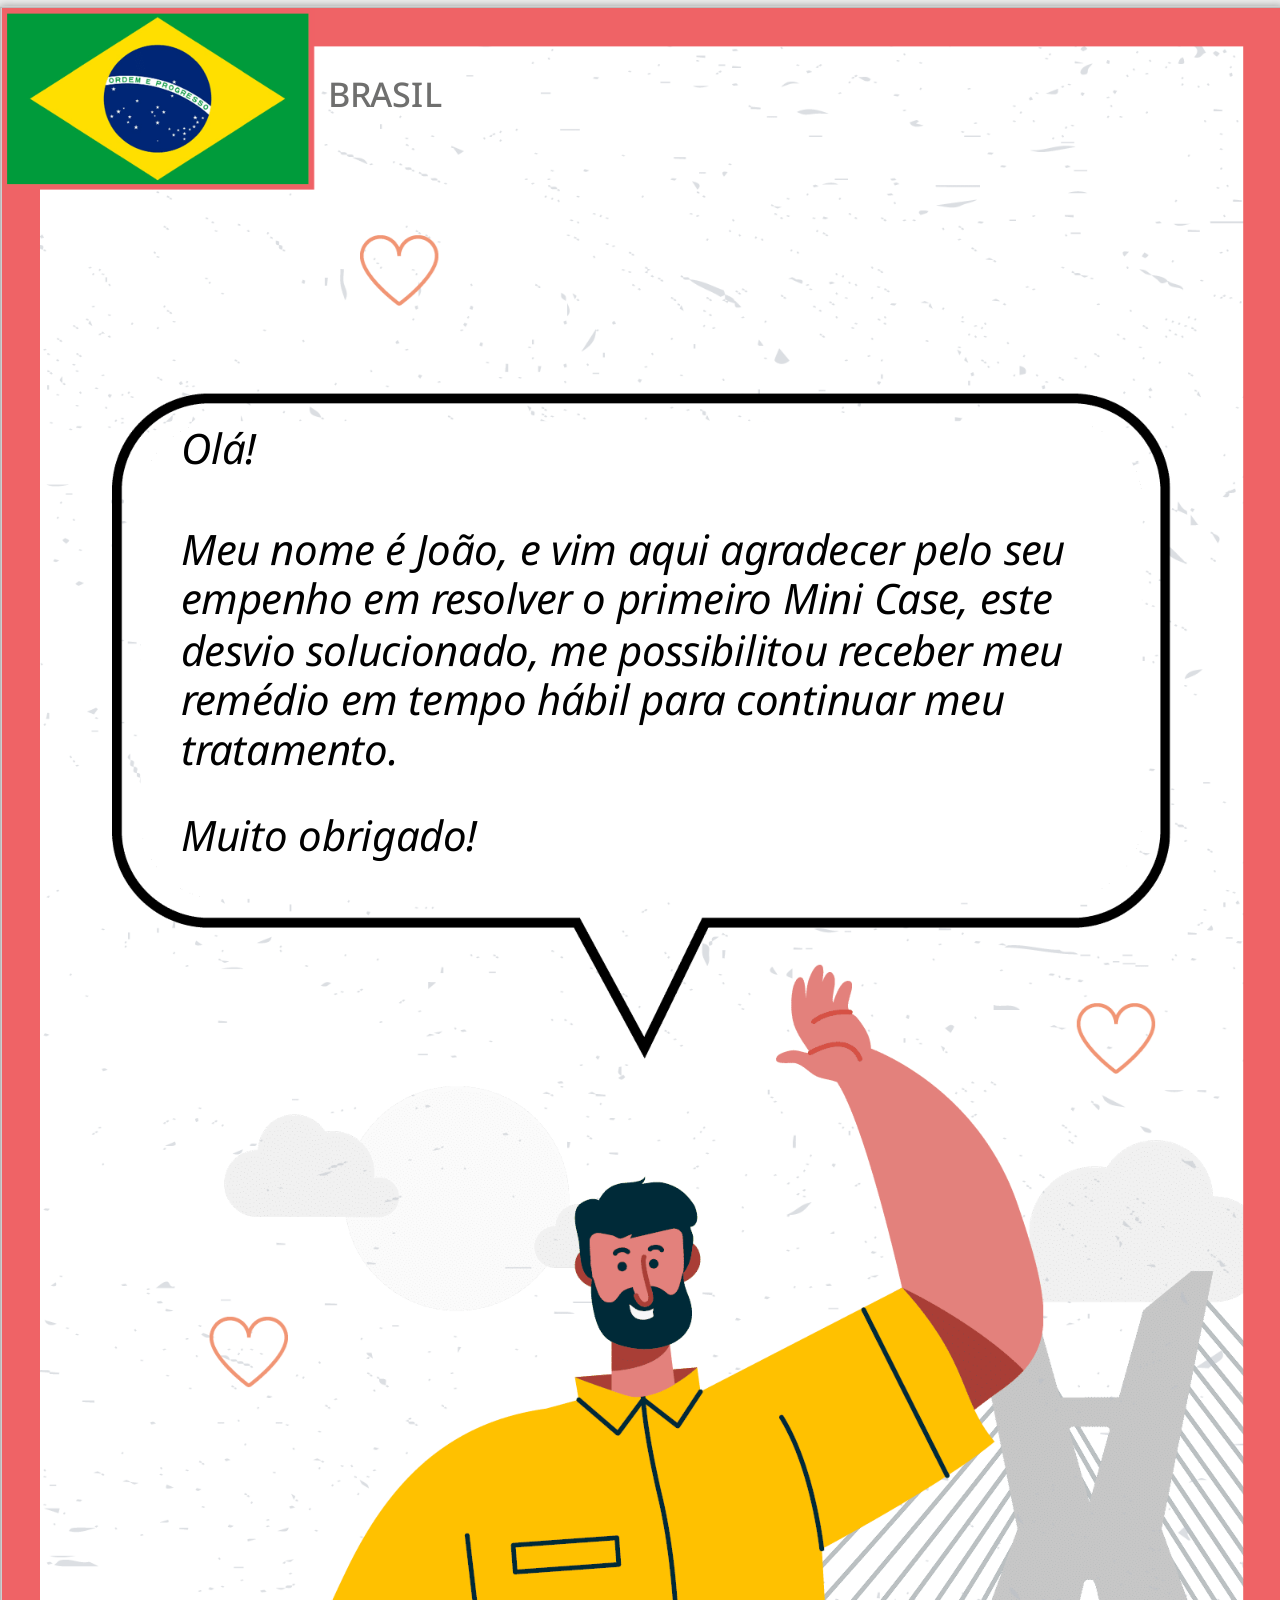
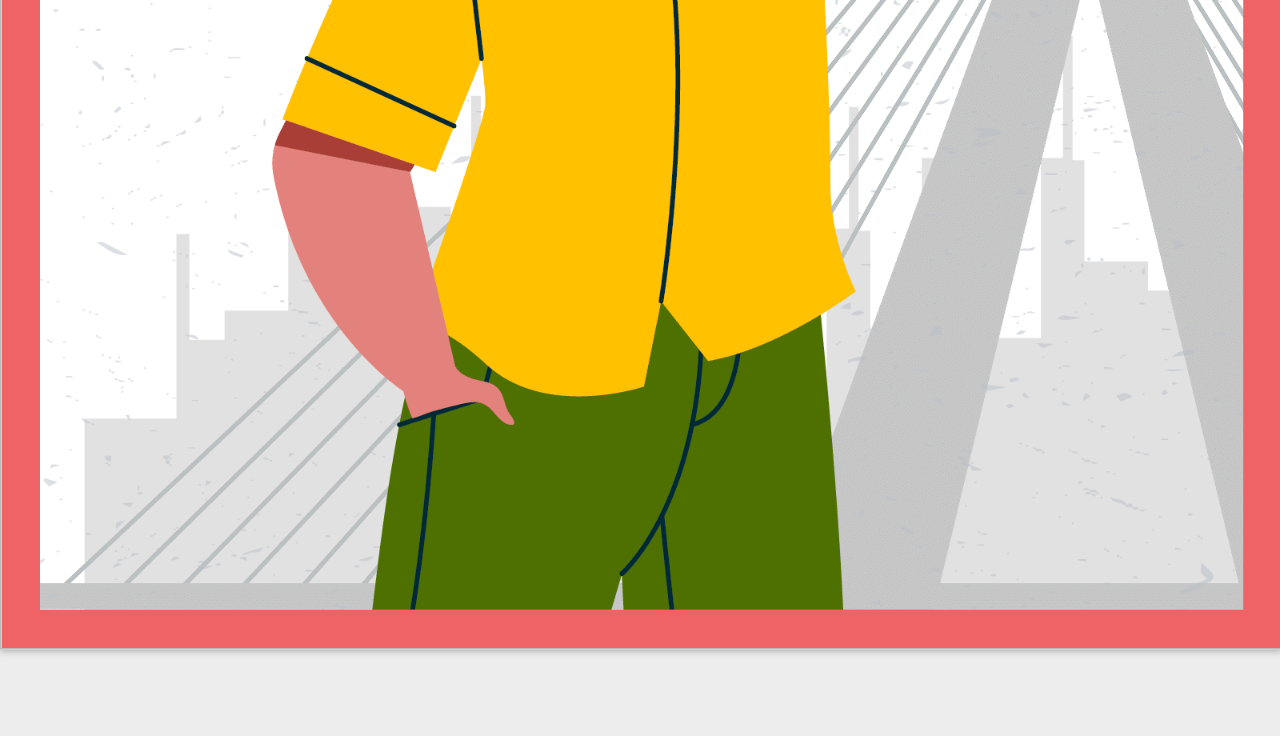
==== QRCODE01/index.html @ 5567a31c "Adicionando index e ajustando nome das pastas" ====
<!DOCTYPE html>
<html lang="en">
<head>
<meta charset="utf-8">
<title>QR Code 01</title>
<meta name="apple-mobile-web-app-title" content="QR Code 01">
<meta name="generator" content="In5 v3.8.14">
<meta http-equiv="X-UA-Compatible" content="IE=edge,chrome=1">
<meta name="viewport" content="initial-scale=1.0,minimum-scale=.2,maximum-scale=1.0,user-scalable=no">
<script type="text/javascript" src="https://ajax.googleapis.com/ajax/libs/jquery/3.5.1/jquery.min.js"></script>
<script type="text/javascript">window.jQuery || document.write('<script src="assets/js/jquery.min.js"><\/script>')</script>
<script type="text/javascript" src="assets/js/vmouse.min.js"></script>
<script type="text/javascript" src="assets/js/jquery.scrollTo.min.js"></script>
<script type="text/javascript" src="assets/js/in5.config.js"></script>
<link rel="stylesheet" href="assets/css/pages.css" media="all">
<style media="all and (-ms-high-contrast:none)">*::-ms-backdrop,.svg-img{width:100%;}</style>
</head>
<body>
<!--[if lt IE 10]>
<p class="chromeframe">You are using an <strong>outdated</strong> browser. Please <a href="http://browsehappy.com/">upgrade your browser</a> or <a href="http://www.google.com/chromeframe/?redirect=true">activate Google Chrome Frame</a> to improve your experience.</p>
<![endif]-->
<div id="loadIndicator"><img src="assets/images/loading.gif" alt="loading..."/><span>&nbsp;</span></div>
<div id="container-wrap">
<div id="container">
<ul class="pages paper-vertical" id="slider">
  <li class="page" data-name="1">
    <div class="page-scale-wrap mq-none mq-default" role="region" data-layout-name="undefined" data-ani-load="go({target:this},[{n:'infinite',link:1,id:37189,act:'play'},{n:'infinite',link:1,id:37194,act:'play'},{n:'infinite',link:1,id:37195,act:'play'}], 'pageload');" style="width:800px;height:1400px;">
      <img src="assets/images/item_36238.png" alt="Rectangle" class="pageItem hd" style="left:20px !important;top:666px !important;" id="item36238"/>
      <div id="item34237" class="pageItem fauxgroup" alt="Rectangle">
        <img src="assets/images/item_34232.png" alt="EPS" style="width:2153px !important;" id="item34232" class="pageItem "/>
      </div>
      <img src="assets/images/item_35856.png" alt="Rectangle" class="pageItem hd" style="left:148px !important;top:598px !important;" id="item35856"/>
      <img src="assets/images/item_36344.png" alt="Rectangle" class="pageItem hd" style="left:69px !important;top:241px !important;" id="item36344"/>
      <div id="item35444" class="pageItem">
        <p class="autoParaStyle2">Olá!</p>
        <p class="autoParaStyle2"><br /></p>
        <p class="autoParaStyle2">Meu nome é João, e vim aqui agradecer pelo seu empenho em resolver o primeiro Mini Case, este desvio solucionado, me possibilitou receber meu remédio em tempo hábil para continuar meu tratamento.</p>
        <p class="autoParaStyle2"><br /></p>
        <p class="autoParaStyle1"><span class="autoCharStyle1">Muito obrigado!</span></p>
      </div>
      <div id="item37118" alt="Rectangle" class="pageItem ">&nbsp;</div>
      <div id="item32448" alt="Rectangle" class="pageItem ">&nbsp;</div>
      <img src="assets/images/item_33339.png" alt="Rectangle" class="pageItem hd" id="item33339"/>
      <div id="item33657" class="pageItem singleline">
        <p class="autoParaStyle3">BRASIL</p>
      </div>
      <img src="assets/images/item_37189.png" data-ani="pulse-37189 1s ease-in-out infinite" data-id="37189" id="item37189" alt="Polygon" style="width:49px !important;left:224px !important;top:142px !important;" class="pageItem "/>
      <img src="assets/images/item_37194.png" data-ani="pulse-37194 1.5s ease-in-out infinite" data-id="37194" id="item37194" alt="Polygon" style="width:49px !important;left:672px !important;top:622px !important;" class="pageItem "/>
      <img src="assets/images/item_37195.png" data-ani="pulse-37195 1s ease-in-out infinite" data-id="37195" id="item37195" alt="Polygon" style="width:49px !important;left:130px !important;top:818px !important;" class="pageItem "/>
    </div>
  </li>
</ul>
<div id="prefooter" style="float:left;height:1px;">&nbsp;</div>
</div>
<footer id="in5footer"><a href="http://ajarproductions.com/pages/products/in5/?ref=footer" target="_blank" >Built with in5</a>.</footer>
</div>
</body>
</html>
---- QRCODE01/assets/css/pages.css ----
/* 	Begin Modified Meyer Reset */
html, body, div, span, applet, object, iframe, h1, h2, h3, h4, h5, h6, p, blockquote, pre,
a, abbr, acronym, address, big, cite, code, del, dfn, em, img, ins, kbd, q, s, samp,
small, strike, strong, sub, sup, tt, var, b, u, i, center, dl, dt, dd, ol, ul, li,
fieldset, form, label, legend, table, caption, tbody, tfoot, thead, tr, th, td,
article, aside, canvas, details, embed, figure, figcaption, footer, header, hgroup, 
menu, nav, output, ruby, section, summary, time, mark, audio, video {
	margin:0; padding:0; border:0; font-size:100%; font:inherit; vertical-align:baseline;
}
/* HTML5 reset for older browsers */
article, aside, details, figcaption, figure, 
footer, header, hgroup, menu, nav, section {
	display:block;
}
body { line-height:1; letter-spacing:-0.25px; overscroll-behavior:contain;}
#container:not([style*="zoom"]) { -webkit-text-size-adjust:none;}
table { border-collapse:collapse; border-spacing:0; }
th { font-weight:normal; text-align:left; }
ul { list-style-type:none; }
.page ol { list-style-position:outside; margin-left:1em; }
/*.page ol > li, .page  ul > li { text-indent:-1em; padding-left:1em; }*/
.page .singleline li, .page .singleline li { text-indent:inherit; padding:0; }
.page ol > li > *, .page ul > li > * { text-indent:initial; padding-left:initial; }
button { background:transparent;border:none; }
/*General styles*/
html, body, #container-wrap, #container { height:100%; }
#container-wrap { position:absolute; top:0; left:0; }
#container-wrap, #container { min-height:100%; width:100%; background-color:transparent; z-index:0;}
b { font-weight:bold; }
i { font-style:italic; }
a { color:inherit; text-decoration:inherit; }
input,select,textarea { font-size:inherit; }
p:first-child { margin-top:inherit !important; }
*{ outline:none; animation-fill-mode:both !important; -webkit-animation-fill-mode:both !important; }
[data-onclick],[onclick],[onrollover],[data-fixed-action],[aria-details],button,.flipwrap{ cursor:pointer; pointer-events:auto; }

body[class^='scaled-none'],body[class*=' scaled-none']{ overflow:auto; }
body[class^='scaled-width'],body[class*=' scaled-width']{ overflow-x:hidden; }
body[class^='scaled-height'],body[class*=' scaled-height']{ overflow-y:hidden; }
body[class^='scaled-best'],body[class*=' scaled-best']{ overflow:hidden; }
body[class^='scaled-best'][data-page-mode^='c'],body[class*=' scaled-best'][data-page-mode^='c']{ overflow:auto; }
body[class^='scaled-width'][data-page-mode^='csh'],body[class*=' scaled-width'][data-page-mode^='csh']{ overflow-x:auto; }
body[class^='scaled-height'][data-page-mode^='csv'],body[class*=' scaled-height'][data-page-mode^='csv']{ overflow-y:auto; }
body[data-scaled-to='w'] #container{ height:auto; min-height:auto; }
body[data-scaled-to='w'][data-page-mode^='cs'] #container{ position:absolute; }
body[data-scaled-to='w'][data-page-mode^='csv'] .pages { padding:0;}
body.zoomed:not([class*='scaled-']) #container { position:absolute; }
body[class*='scaled-'] .pages.paper-vertical{ margin:0; }
body[class^='zoomed'],body[class*=' zoomed']{ overflow-x:auto;overflow-y:auto; }
body[data-scaled-to] .anythingSlider-in5, body[data-scaled-to] #container > .page {padding:0;margin:0;}
body[data-scaled-to] #in5footer { position:fixed; bottom:0;}
/*body[data-scaled-to] * { -webkit-backface-visibility: hidden; }*/ /*fix blurry imgs*/
html.ios body[class*='scaled-'] #container { position:absolute; top:0; left:0; }
body.tall-page {overflow-y:auto;}
.liquid .page.tall-page {height:auto;}

.paper-vertical:after {
    position:relative;
    content:' ';
    display:block;
    height:50px;
    clear:both;
}
body[data-scaled-to="h"] .paper-vertical:after { display:none; }
body[data-scaled-to='h'] .paper-horizontal { margin:0; }
body[data-scaled-to='h'] .paper-horizontal .page { margin-top:0; }

#in5footer,#demoNote,#loadIndicator{
	min-width:100%;
	color:#fff;
	background:#666;
	font-family:"Trebuchet MS", "Lucida Grande", Helvetica, sans-serif;
	text-align:center;
	font-size:15px;
	box-sizing:border-box; 
	-moz-box-sizing:border-box;
}

#loadIndicator{
	width:100%; padding:6px; position:fixed;
	top:0; left:0; margin:auto;
    box-shadow:0 2px 4px rgba(0, 0, 0, 0.3);
    transition:all 1s ease-in .5s;
    opacity:1; z-index:99;
}
body.loaded #loadIndicator {
	opacity:0;
	transform:translateY(-36px);
	-webkit-transform:translateY(-36px);
	display:none\9;/*old IE*/
}
#loadIndicator img {
	vertical-align:text-bottom; width:18px;
}
html.local #loadIndicator, html.dps #loadIndicator, html.baker #loadIndicator { display:none; }

#in5footer{
	height:26px; line-height:26px; clear:both; position:relative; margin-top:-26px;
}

#demoNote {
    right:0; bottom:0; margin:auto;
    height:96px !important;
    padding:36px 10px;
}

#in5footer a, #demoNote a {
	text-decoration:none; color:#99ccff;
}
svg-img{display:block;position:absolute;}
.win-safari svg-img{width:100%;}
svg-img{width:100%\9;}
.spread-shift { position:absolute; }
.pageItem, svg { position:absolute; top:0; left:0; }
svg { overflow:visible; }
.pageItem {
	display:block;
	width:auto !important; height:auto !important;
	box-sizing:border-box; 
	-moz-box-sizing:border-box;
	-webkit-tap-highlight-color:transparent;
	padding:0;
}
.pageItem.hd/*, .pageItem img.hd*/  {
	-ms-transform:scale(.5);
    -ms-transform-origin:0 0 0;
    -webkit-transform:scale(.5);
    -webkit-transform-origin:0 0 0;
    transform:scale(.5);
    transform-origin:0 0 0;
}
@media screen and (-webkit-min-device-pixel-ratio:0) and (min-resolution:.001dpcm) {
    .pageItem { image-rendering: -webkit-optimize-contrast; }
}
@media not all and (min-resolution:.001dpcm)
{ @supports (-webkit-appearance:none) and (stroke-color:transparent) {
    .pageItem { image-rendering: optimizeSpeed; }
}}
@-moz-document url-prefix() {
  .pageItem { image-rendering: optimizeQuality; }
}
.svg-wrap { width:inherit !important; height:inherit !important; }
.pageItem p img { vertical-align:text-top; }
.pageItem p input, .pageItem p button {display:inline;}
.pageItem p .hidden, .details {visibility:hidden; }
.pageItem.group[data-ani] { will-change: transform; }
#colorbox .details { visibility:visible; }
.details {max-width:550px;font-size:18px;font-family:sans-serif;padding:0 24px;line-height:150%;left:0;right:0;margin:auto;}
.details p {margin-top:.5em;}
.details h1,.details h2,.details h3,.details h4,.details h5, .details strong {font-weight:bold;margin:.7em 0;}
.details em { font-style:italic; }
.details h1{font-size:150%;} .details h2{font-size:140%;} .details h3{font-size:130%;}
.details a {color:#0099ff;text-decoration:underline}
.details a:hover {text-decoration:none;}
@media (max-device-width:812px){ .details { font-size:32px; } }
html.ios .iframe-container { overflow:auto; -webkit-overflow-scrolling:touch; }
iframe[scrolling="auto"] { overflow:auto; }
iframe[scrolling="yes"] { overflow:scroll; }
iframe[scrolling="no"] { overflow:hidden; }
.page-scale-wrap { transform:translateZ(0); }
.page, .page-scale-wrap {
	position:relative; float:left; overflow:hidden;
}
.pages {
	list-style:none outside none;
	padding:0; margin:0 auto ;
}	
#container > .page { /*center single page baker*/
    position:absolute; bottom:0;
    left:0; right:0; top:0; margin:0 auto;
}
body:not(.zoomed,.responsive) #container/*, .page-scale-wrap*/ {/*desktop scaling transitions*/
	-webkit-transition:-webkit-transform .5s;
	transition:transform .5s;
}
html.multifile body #container { opacity:0; }
html.multifile body.loaded #container {/*do show scaling of multi-page*/
	opacity:1;
	-ms-transition:opacity .1s step-start .1s !important;
	-webkit-transition:opacity .1s step-start .1s !important;
	transition:opacity .1s step-start .1s !important;
}
html.multifile.fade body.loaded #container {
	-ms-transition:opacity .6s !important;
	-webkit-transition:opacity .6s !important;
	transition:opacity .6s !important;
}

.textColumn { float:left; }
.singleline p { line-height:1em !important; position:absolute;width:100%;/*fix webkit display issue*/ }
p.col-break-before::before {
	content:'';
    height:0px; width:100%;
    display:block; margin-bottom:100%;
}
.scroll, .scroll-vert, .scroll-horiz { -webkit-overflow-scrolling:touch; }/*was broken in iOS, turn off if scroll not working*/
.scroll { overflow:auto; }
.scroll-vert { overflow-y:auto; overflow-x:hidden; }
.scroll-horiz { overflow-x:auto; overflow-y:hidden; }
.scroll-vert::-webkit-scrollbar { -webkit-appearance:none; width:7px; } /*add back scrollbar for webkit*/
.scroll-vert::-webkit-scrollbar-thumb { border-radius:4px; background-color:rgba(0,0,0,.5); }
.hidescroll::-webkit-scrollbar { display:none; }
.hidescroll { -ms-overflow-style:none; overflow:-moz-scrollbars-none;/*old FF*/ }
.pulltab-left, .pulltab-left > * {
	-moz-transform:scaleX(-1);
    -webkit-transform:scaleX(-1);
    -o-transform:scaleX(-1);
    transform:scaleX(-1);
}
.pulltab-top, .pulltab-top > * {
	-moz-transform:scaleY(-1);
    -webkit-transform:scaleY(-1);
    -o-transform:scaleY(-1);
    transform:scaleY(-1);
}
object, embed, img, a { outline:0; }
.liquid svg, .liquid .page-scale-wrap { height:100%; width:100%; }
.noPlugin {
	width:100%; height:100%; padding:6px;
	background:#ccc; border:1px solid #666;
}

.paper-vertical, .paper-horizontal { padding:0 8px; }
.flip { 
	overflow:hidden; 
	-webkit-transition:transform 0.3s ease-in-out;
	-ms-transition:transform 0.3s ease-in-out;
	transition:transform 0.3s ease-in-out;
}
.turn-page-wrapper{
	will-change:transform;
}
.turn-page {
	-moz-box-shadow:0px 0px 20px rgba(0,0,0,.7);
	-webkit-box-shadow:0px 0px 20px rgba(0,0,0,.7);
    box-shadow:0px 0px 20px rgba(0,0,0,.7);
}
.turn-page:not(.activePage) .pageItem[data-ani] { /*fix 2x animation*/
  	opacity:0;
  	animation:none !important;
}
.paper-horizontal {
	position:absolute; overflow-y:visible; overflow-x:hidden;
	margin-top:auto; margin-bottom:auto;
    top:0; bottom:0;
}

.paper-vertical .page, .paper-horizontal .page {
	border:1px solid #bbb;	
	margin:4px 4px 4px 0;
	-moz-box-shadow:0px 0px 0px #999;
	-webkit-box-shadow:0px 0px 5px #999;
	box-shadow:0px 0px 5px #999;
}

html[data-dir="rtl"] .paper-horizontal .page { float:right; }

.one-page-scroll .page {
	border:none;
	margin:0;
	-moz-box-shadow:none;
	-webkit-box-shadow:none;
	box-shadow:none;
}

.mejs-mediaelement { overflow:hidden; }
.mejs-container{position:relative;background:none;}
.mejs-none .mejs-overlay-loading, .mejs-none .mejs-overlay-button, .mejs-none .mejs-controls, .mejs-bigplay .mejs-controls {display:none !important;}
.mejs-uncon video { object-fit:fill; }
.mejs-coverfit video { object-fit:cover; }
.mejs-ccsize-large .mejs-captions-layer {font-size:20px;}
.mejs-ccsize-xlarge .mejs-captions-layer {font-size:26px;}
.mejs-video .mejs-controls { transform:translateZ(0); }

.mejs-no-controls { display:none; }
.vid-scaled .mejs-layers, .vid-scaled .mejs-controls {
	-webkit-transform:translateZ(0);
	transform:translateZ(0);
}

.liquid .page, .page.liquid {
	position:absolute; width:100%; height:100%;
	overflow:hidden; display:none;
}

.page.liquid { /*for multi-file*/
    display:block;
}
.liquid .page.activePage {display:block; }
.liquid video {width:100%; height:100%; }
.liquid .slideshow img { object-fit:contain; }

.in5-highlight {
	background:rgba(255,255,0,.6);
	mix-blend-mode:multiply;
	pointer-events:none;
	animation-name:in5-highlight-in,in5-highlight-in;
	animation-direction:normal,reverse;
	animation-delay:3s,3s;
	animation-duration:.5s,1s;
	animation-iteration-count:1,1;
}
@keyframes in5-highlight-in{ from{ opacity:0 } to { opacity: 1} }
.hidden { display:none !important; }
.skip-link-wrap { z-index: 1; position: fixed; }
[data-reader-only="1"]{
	transform: translateY(-100vh) !important;
	z-index:-1;
}
[data-reader-only="1"]:focus, [data-reader-only="1"]:active {
	transform: translateY(0%) !important;
	z-index:1;
}
.mso, .group, .mso > .state { pointer-events:none; }
.mso > .state * { pointer-events: inherit; }
.mso > .state.active * { pointer-events:auto; }
[data-tapstart="1"], [data-useswipe="1"], .group > * { pointer-events:auto; }
.mso > .state { display:block; opacity:0; width:100% !important; height:inherit !important; position:absolute; z-index:-1; }
.liquid .mso > .state { height:100% !important; }
.liquid label > .state {
    width:100% !important;
    height:100% !important;
}
.mso > .state.active, .mso > .state.transition { display:block; opacity:1; z-index:0; }
.mso.slideshow.seq, .panzoom, .fauxgroup { overflow:hidden; }
.panzoom { cursor:move; cursor:-moz-grab; cursor:-webkit-grab; }
.panzoom > .content {
	-ms-transform:none;
    -ms-transform-origin:auto;
    -webkit-transform:none;
    -webkit-transform-origin:auto;
    transform:none;
    transform-origin:auto;
}
.panzoom:not(.dragging) > .content {
	transition:all .3s;
}

button .state {width:100% !important; height:100% !important;}
button .state.btn-on, button .state.btn-down { display:none; }
html:not(.ios) button.has-on:hover .state.btn-on { display:block; }
html:not(.ios) button.has-on:hover .state.btn-off, html:not(.ios) button.has-on:hover .state.btn-down { display:none; }
html:not(.zz) button.has-down .state { pointer-events:none; }
html:not(.zz) button.has-down:active .state.btn-down { display:block; }
html:not(.zz) button.has-down:active .state.btn-off, html:not(.zz) button.has-down:active .state.btn-on { display:none; }

.align-vert { display:table; }
[class^="valign"] {
	position:relative;
	display:table-cell;
	vertical-align:middle;
	columns:inherit;
}
.valign-bottom { vertical-align:bottom; }
[class^="valign"] > p { position:relative; }

.flex-image, .fill-image { background-repeat:no-repeat; }
.flex-image { background-size:contain; background-position:center; }
.fill-image { background-size:cover; }

/*tabs*/
p.tabs, p.tabs > a { 
	display:-webkit-box;
	display:-moz-box;
	display:-ms-flexbox;
	display:-webkit-flex;
	display:flex;
	flex-wrap:wrap;
}
p.tabs > a {
	width:100%;
	width:-moz-available;
	width:-webkit-fill-available;
}
p.tabs span.tabbed-right { 
	-ms-flex-grow:1; 
	-webkit-flex-grow:1; 
	flex-grow:1; 
	text-align:right; 
}
p.tabs span.tabbed-center { 
	-ms-flex-grow:50; 
	-webkit-flex-grow:50; 
	flex-grow:50; 
	text-align:center; 
}
span.tabbed-standard { text-indent:2ex;padding-left:2ex; }
p.no-start-indent { text-indent:0px !important; }

/*anchor object styles*/
.ao-noTextWrap { position:absolute; }
.ao-alignLeft, .ao-leftFullWidth { float:left; position:relative; }
.ao-alignRight, .ao-rightFullWidth { float:right; transform-origin:90% 50%; -webkit-transform:90% 50%; /*fix for anchored animation*/ }
.ao-alignCenter {display:block; margin-left:auto; margin-right:auto;}
.ao-inlineTable { display:block; }
.ao-leftFullWidth { padding-right:100%; }
.ao-rightFullWidth { padding-left:100%; }
.anchorGroup { position:relative; };
div.ao-alignLeft:before, div.ao-leftFullWidth:before { content:''; float:left; display:none; }
div.ao-alignRight:before, div.ao-leftFullRight:before { content:''; float:right; display:none; }
.anchorGroup > .mso, .anchorGroup > .group { position:relative; }

ul.thumbs {
	padding:20px; white-space:nowrap; width:1px;
}

ul.thumbs li { /*Baker index thumbnails*/
    display:inline; list-style-type:none;
    margin:0 4px; outline:none;
    vertical-align:top;
}
ul.thumbs > li img { box-shadow:0 0 4px rgba(0, 0, 0, 0.5); }
.baker audio[controls] {min-width:400px;} /*fix progress bar*/

@media print { 
	#container,.page-scale-wrap{transform:none !important;}
	[class*=" btn-form-"]{display:none;}
}

:-ms-fullscreen .paper-horizontal { width:auto;height:auto;position:initial;margin:auto; }
:-moz-full-screen .paper-horizontal { width:auto;height:auto;position:initial;margin:auto; }
:-webkit-full-screen .paper-horizontal { width:auto;height:auto;position:initial;margin:auto; }

:-ms-fullscreen .paper-vertical .page { display:none; }
:-moz-full-screen .paper-vertical .page { display:none; }
:-webkit-full-screen .paper-vertical .page { display:none; }

:-ms-fullscreen .paper-horizontal .page { display:none; }
:-moz-full-screen .paper-horizontal .page { display:none; }
:-webkit-full-screen .paper-horizontal .page { display:none; }

:-ms-fullscreen .page.activePage { display:block; }
:-moz-full-screen .page.activePage { display:block; }
:-webkit-full-screen .page.activePage { display:block; }

:-webkit-full-screen .hideFS { display:none; }
:-ms-fullscreen .hideFS { display:none; }
:-moz-full-screen .hideFS { display:none; }

/*CSS Generated from InDesign Styles*/

body, #container-wrap { background:#ededed; }
:-webkit-full-screen { background:#ededed; }
#loadIndicator span:after { padding-left:1ex; content:'loading content...'; }
.page-scale-wrap { width:768px; height:3000px; background: #fff !important; }
.paper-vertical { width:768px; height:100%; }
.paper-horizontal { width:810px; height:3012px; }
@media all and (max-height:3000px) {
	.paper-horizontal { margin:0;top:0;}
	#container > .page { margin:0 auto;}/*pos top for webkit+baker*/
}
@media all and (max-width:768px) {
	.paper-vertical .page, .paper-horizontal .page, .anythingSlider-in5 { padding:0;top:0;border:0; }
	.paper-vertical, .paper-horizontal { padding:0; }
}

@font-face {
	font-family:FF-MinionPro-Regular;
	src:url("../fonts/MinionPro-Regular.otf");
}

@font-face {
	font-family:FF-Apis-Italic;
	src:url("../fonts/Apis-Italic.ttf");
	font-style:italic;
}

@font-face {
	font-family:FF-Apis-Medium;
	src:url("../fonts/Apis-Medium.ttf");
}

#item34237 {
	opacity:0.50;
	width:2153px !important;
	height:1435px !important;
	left:-689px !important;
}

#item35444 {
	width:576px !important;
	left:112px !important;
	top:260px !important;
	min-height:293px !important;
}

#item37118 {
	width:358px !important;
	height:572px !important;
}

#item32448 {
	width:800px !important;
	height:1400px !important;
	border-radius:undefined;
	border:solid 24px #ef6366;
}

#item33657 {
	width:566px !important;
	left:204px !important;
	top:43px !important;
	min-height:50px !important;
}

@keyframes pulse-37189 {
	0% {transform:translate(0px,0px) scaleX(1) scaleY(1);}
	21% {transform:translate(0px,0px) scaleX(1.32) scaleY(1.32);}
	42% {transform:translate(0px,0px) scaleX(1) scaleY(1);}
	63% {transform:translate(0px,0px) scaleX(1.8) scaleY(1.8);}
	83% {transform:translate(0px,0px) scaleX(1) scaleY(1);}
}
@-webkit-keyframes pulse-37189 {
	0% {-webkit-transform:translate(0px,0px) scaleX(1) scaleY(1);}
	21% {-webkit-transform:translate(0px,0px) scaleX(1.32) scaleY(1.32);}
	42% {-webkit-transform:translate(0px,0px) scaleX(1) scaleY(1);}
	63% {-webkit-transform:translate(0px,0px) scaleX(1.8) scaleY(1.8);}
	83% {-webkit-transform:translate(0px,0px) scaleX(1) scaleY(1);}
}
@keyframes pulse-37194 {
	0% {transform:translate(0px,0px) scaleX(1) scaleY(1);}
	19% {transform:translate(0px,0px) scaleX(1.32) scaleY(1.32);}
	39% {transform:translate(0px,0px) scaleX(1) scaleY(1);}
	64% {transform:translate(0px,0px) scaleX(1.8) scaleY(1.8);}
	83% {transform:translate(0px,0px) scaleX(1) scaleY(1);}
}
@-webkit-keyframes pulse-37194 {
	0% {-webkit-transform:translate(0px,0px) scaleX(1) scaleY(1);}
	19% {-webkit-transform:translate(0px,0px) scaleX(1.32) scaleY(1.32);}
	39% {-webkit-transform:translate(0px,0px) scaleX(1) scaleY(1);}
	64% {-webkit-transform:translate(0px,0px) scaleX(1.8) scaleY(1.8);}
	83% {-webkit-transform:translate(0px,0px) scaleX(1) scaleY(1);}
}
@keyframes pulse-37195 {
	0% {transform:translate(0px,0px) scaleX(1) scaleY(1);}
	21% {transform:translate(0px,0px) scaleX(1.32) scaleY(1.32);}
	42% {transform:translate(0px,0px) scaleX(1) scaleY(1);}
	63% {transform:translate(0px,0px) scaleX(1.8) scaleY(1.8);}
	83% {transform:translate(0px,0px) scaleX(1) scaleY(1);}
}
@-webkit-keyframes pulse-37195 {
	0% {-webkit-transform:translate(0px,0px) scaleX(1) scaleY(1);}
	21% {-webkit-transform:translate(0px,0px) scaleX(1.32) scaleY(1.32);}
	42% {-webkit-transform:translate(0px,0px) scaleX(1) scaleY(1);}
	63% {-webkit-transform:translate(0px,0px) scaleX(1.8) scaleY(1.8);}
	83% {-webkit-transform:translate(0px,0px) scaleX(1) scaleY(1);}
}
p.autoParaStyle3 {
	font-weight:500;
	font-family:FF-Apis-Medium,Apis,sans-serif;
	font-size:21.3px;
	line-height:25.6px;
	color:#6f6f6e;
	hyphens:auto;
	-moz-hyphens:auto;
	-ms-hyphens:auto;
	-webkit-hyphens:auto;
	hyphenate-after:2;
	-ms-hyphenate-after:2;
	-moz-hyphenate-after:2;
	-webkit-hyphenate-after:2;
	hyphenate-before:2;
	-ms-hyphenate-before:2;
	-moz-hyphenate-before:2;
	-webkit-hyphenate-before:2;
	text-align:left;
}

p.autoParaStyle2 {
	font-style:italic;
	font-weight:normal;
	font-family:FF-Apis-Italic,Apis,sans-serif;
	font-size:26.2px;
	line-height:31.4px;
	color:#000;
	hyphens:auto;
	-moz-hyphens:auto;
	-ms-hyphens:auto;
	-webkit-hyphens:auto;
	hyphenate-after:2;
	-ms-hyphenate-after:2;
	-moz-hyphenate-after:2;
	-webkit-hyphenate-after:2;
	hyphenate-before:2;
	-ms-hyphenate-before:2;
	-moz-hyphenate-before:2;
	-webkit-hyphenate-before:2;
	text-align:left;
}

p.autoParaStyle1 {
	font-family:FF-MinionPro-Regular,"Minion Pro","Times New Roman", Times, serif;
	font-size:11.2px;
	line-height:13.5px;
	color:#000;
	hyphens:auto;
	-moz-hyphens:auto;
	-ms-hyphens:auto;
	-webkit-hyphens:auto;
	hyphenate-after:2;
	-ms-hyphenate-after:2;
	-moz-hyphenate-after:2;
	-webkit-hyphenate-after:2;
	hyphenate-before:2;
	-ms-hyphenate-before:2;
	-moz-hyphenate-before:2;
	-webkit-hyphenate-before:2;
	text-align:left;
}

p.Basic-Paragraph {
	font-family:FF-MinionPro-Regular,"Minion Pro","Times New Roman", Times, serif;
	font-size:12px;
	line-height:14.4px;
	color:#000;
	hyphens:auto;
	-moz-hyphens:auto;
	-ms-hyphens:auto;
	-webkit-hyphens:auto;
	hyphenate-after:2;
	-ms-hyphenate-after:2;
	-moz-hyphenate-after:2;
	-webkit-hyphenate-after:2;
	hyphenate-before:2;
	-ms-hyphenate-before:2;
	-moz-hyphenate-before:2;
	-webkit-hyphenate-before:2;
	text-align:left;
}

p.No-Paragraph-Style {
	font-family:"Minion Pro","Times New Roman", Times, serif;
	font-size:12px;
	line-height:14.4px;
	color:#000;
	hyphens:auto;
	-moz-hyphens:auto;
	-ms-hyphens:auto;
	-webkit-hyphens:auto;
	hyphenate-after:2;
	-ms-hyphenate-after:2;
	-moz-hyphenate-after:2;
	-webkit-hyphenate-after:2;
	hyphenate-before:2;
	-ms-hyphenate-before:2;
	-moz-hyphenate-before:2;
	-webkit-hyphenate-before:2;
	text-align:left;
}

span.autoCharStyle1 {
	font-style:italic;
	font-weight:normal;
	font-family:FF-Apis-Italic,Apis,sans-serif;
	font-size:26.2px;
}

span.None {
}
#in5footer,  #prefooter {display:none;}
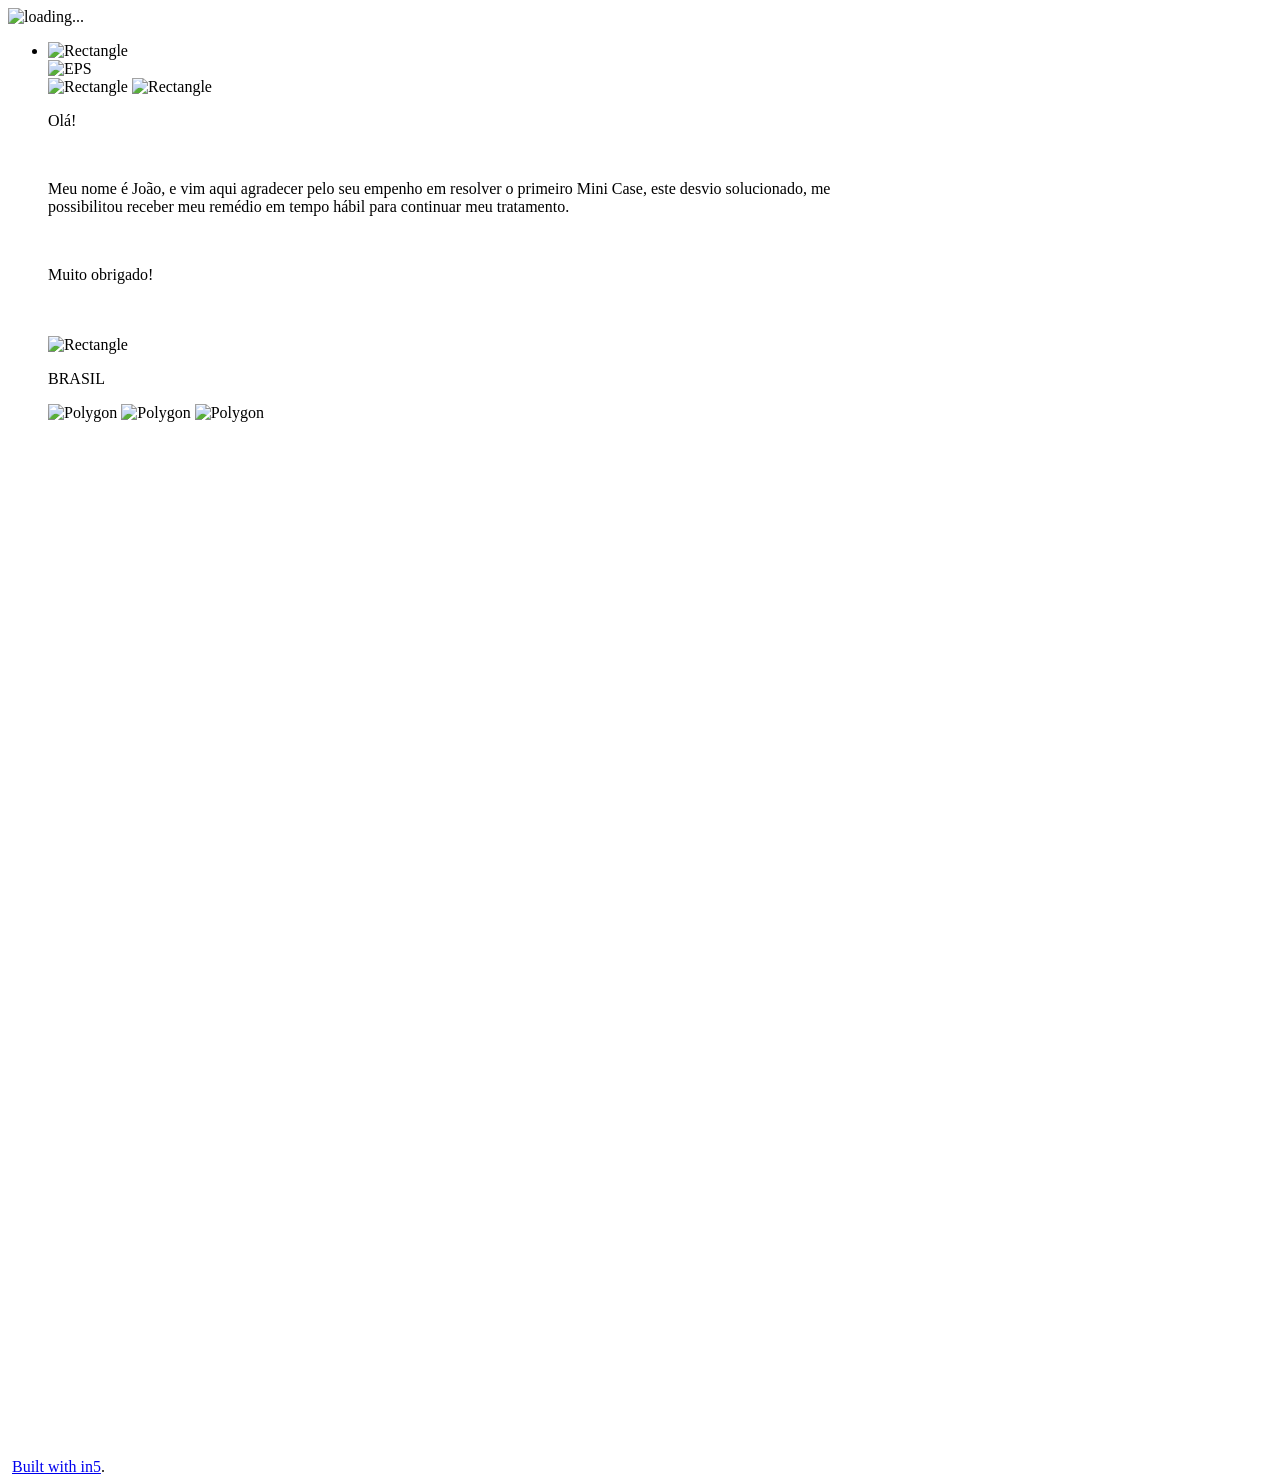
==== commit 689ccbc9: "Ajustando pasta de assets" ====
--- a/QRCODE01/index.html
+++ b/QRCODE01/index.html
@@ -8,29 +8,29 @@
 <meta http-equiv="X-UA-Compatible" content="IE=edge,chrome=1">
 <meta name="viewport" content="initial-scale=1.0,minimum-scale=.2,maximum-scale=1.0,user-scalable=no">
 <script type="text/javascript" src="https://ajax.googleapis.com/ajax/libs/jquery/3.5.1/jquery.min.js"></script>
-<script type="text/javascript">window.jQuery || document.write('<script src="assets/js/jquery.min.js"><\/script>')</script>
-<script type="text/javascript" src="assets/js/vmouse.min.js"></script>
-<script type="text/javascript" src="assets/js/jquery.scrollTo.min.js"></script>
-<script type="text/javascript" src="assets/js/in5.config.js"></script>
-<link rel="stylesheet" href="assets/css/pages.css" media="all">
+<script type="text/javascript">window.jQuery || document.write('<script src="/assets/js/jquery.min.js"><\/script>')</script>
+<script type="text/javascript" src="/assets/js/vmouse.min.js"></script>
+<script type="text/javascript" src="/assets/js/jquery.scrollTo.min.js"></script>
+<script type="text/javascript" src="/assets/js/in5.config.js"></script>
+<link rel="stylesheet" href="/assets/css/pages.css" media="all">
 <style media="all and (-ms-high-contrast:none)">*::-ms-backdrop,.svg-img{width:100%;}</style>
 </head>
 <body>
 <!--[if lt IE 10]>
 <p class="chromeframe">You are using an <strong>outdated</strong> browser. Please <a href="http://browsehappy.com/">upgrade your browser</a> or <a href="http://www.google.com/chromeframe/?redirect=true">activate Google Chrome Frame</a> to improve your experience.</p>
 <![endif]-->
-<div id="loadIndicator"><img src="assets/images/loading.gif" alt="loading..."/><span>&nbsp;</span></div>
+<div id="loadIndicator"><img src="/assets/images/loading.gif" alt="loading..."/><span>&nbsp;</span></div>
 <div id="container-wrap">
 <div id="container">
 <ul class="pages paper-vertical" id="slider">
   <li class="page" data-name="1">
     <div class="page-scale-wrap mq-none mq-default" role="region" data-layout-name="undefined" data-ani-load="go({target:this},[{n:'infinite',link:1,id:37189,act:'play'},{n:'infinite',link:1,id:37194,act:'play'},{n:'infinite',link:1,id:37195,act:'play'}], 'pageload');" style="width:800px;height:1400px;">
-      <img src="assets/images/item_36238.png" alt="Rectangle" class="pageItem hd" style="left:20px !important;top:666px !important;" id="item36238"/>
+      <img src="/assets/images/item_36238.png" alt="Rectangle" class="pageItem hd" style="left:20px !important;top:666px !important;" id="item36238"/>
       <div id="item34237" class="pageItem fauxgroup" alt="Rectangle">
-        <img src="assets/images/item_34232.png" alt="EPS" style="width:2153px !important;" id="item34232" class="pageItem "/>
+        <img src="/assets/images/item_34232.png" alt="EPS" style="width:2153px !important;" id="item34232" class="pageItem "/>
       </div>
-      <img src="assets/images/item_35856.png" alt="Rectangle" class="pageItem hd" style="left:148px !important;top:598px !important;" id="item35856"/>
-      <img src="assets/images/item_36344.png" alt="Rectangle" class="pageItem hd" style="left:69px !important;top:241px !important;" id="item36344"/>
+      <img src="/assets/images/item_35856.png" alt="Rectangle" class="pageItem hd" style="left:148px !important;top:598px !important;" id="item35856"/>
+      <img src="/assets/images/item_36344.png" alt="Rectangle" class="pageItem hd" style="left:69px !important;top:241px !important;" id="item36344"/>
       <div id="item35444" class="pageItem">
         <p class="autoParaStyle2">Olá!</p>
         <p class="autoParaStyle2"><br /></p>
@@ -40,13 +40,13 @@
       </div>
       <div id="item37118" alt="Rectangle" class="pageItem ">&nbsp;</div>
       <div id="item32448" alt="Rectangle" class="pageItem ">&nbsp;</div>
-      <img src="assets/images/item_33339.png" alt="Rectangle" class="pageItem hd" id="item33339"/>
+      <img src="/assets/images/item_33339.png" alt="Rectangle" class="pageItem hd" id="item33339"/>
       <div id="item33657" class="pageItem singleline">
         <p class="autoParaStyle3">BRASIL</p>
       </div>
-      <img src="assets/images/item_37189.png" data-ani="pulse-37189 1s ease-in-out infinite" data-id="37189" id="item37189" alt="Polygon" style="width:49px !important;left:224px !important;top:142px !important;" class="pageItem "/>
-      <img src="assets/images/item_37194.png" data-ani="pulse-37194 1.5s ease-in-out infinite" data-id="37194" id="item37194" alt="Polygon" style="width:49px !important;left:672px !important;top:622px !important;" class="pageItem "/>
-      <img src="assets/images/item_37195.png" data-ani="pulse-37195 1s ease-in-out infinite" data-id="37195" id="item37195" alt="Polygon" style="width:49px !important;left:130px !important;top:818px !important;" class="pageItem "/>
+      <img src="/assets/images/item_37189.png" data-ani="pulse-37189 1s ease-in-out infinite" data-id="37189" id="item37189" alt="Polygon" style="width:49px !important;left:224px !important;top:142px !important;" class="pageItem "/>
+      <img src="/assets/images/item_37194.png" data-ani="pulse-37194 1.5s ease-in-out infinite" data-id="37194" id="item37194" alt="Polygon" style="width:49px !important;left:672px !important;top:622px !important;" class="pageItem "/>
+      <img src="/assets/images/item_37195.png" data-ani="pulse-37195 1s ease-in-out infinite" data-id="37195" id="item37195" alt="Polygon" style="width:49px !important;left:130px !important;top:818px !important;" class="pageItem "/>
     </div>
   </li>
 </ul>
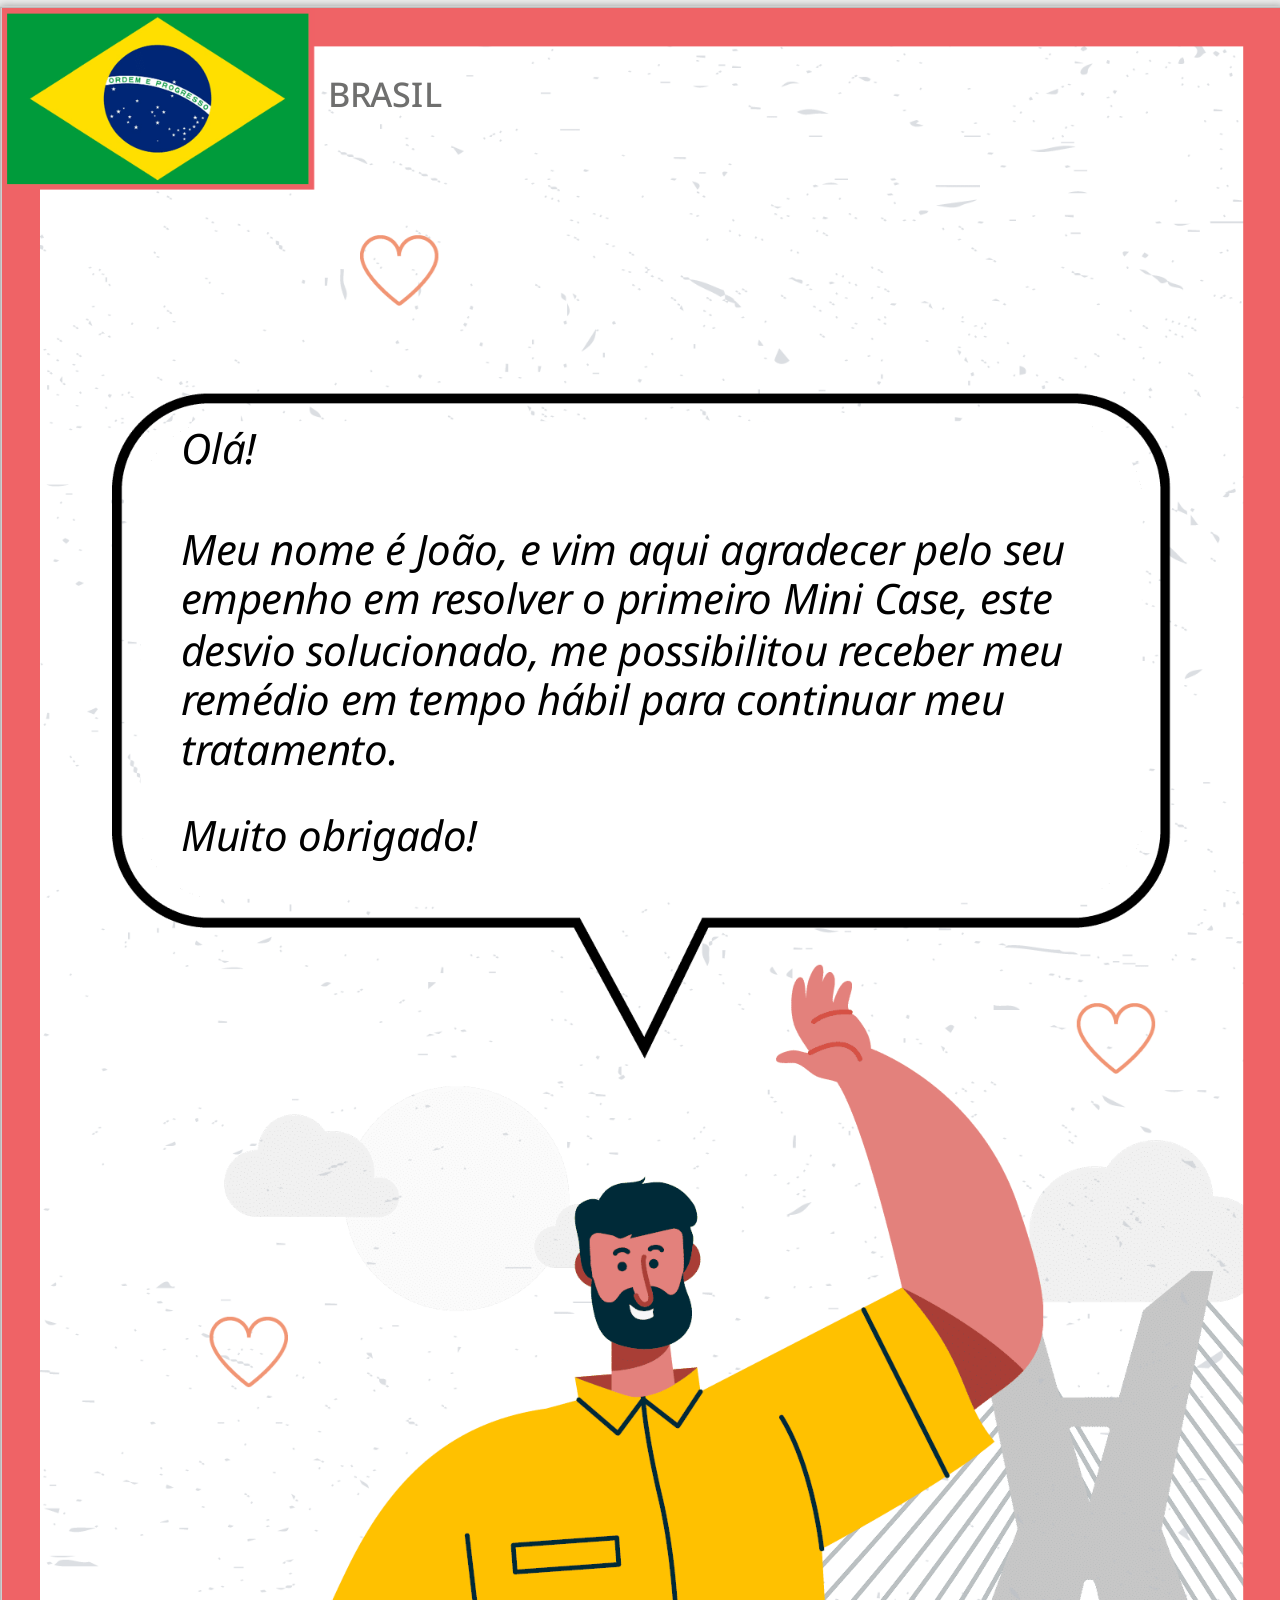
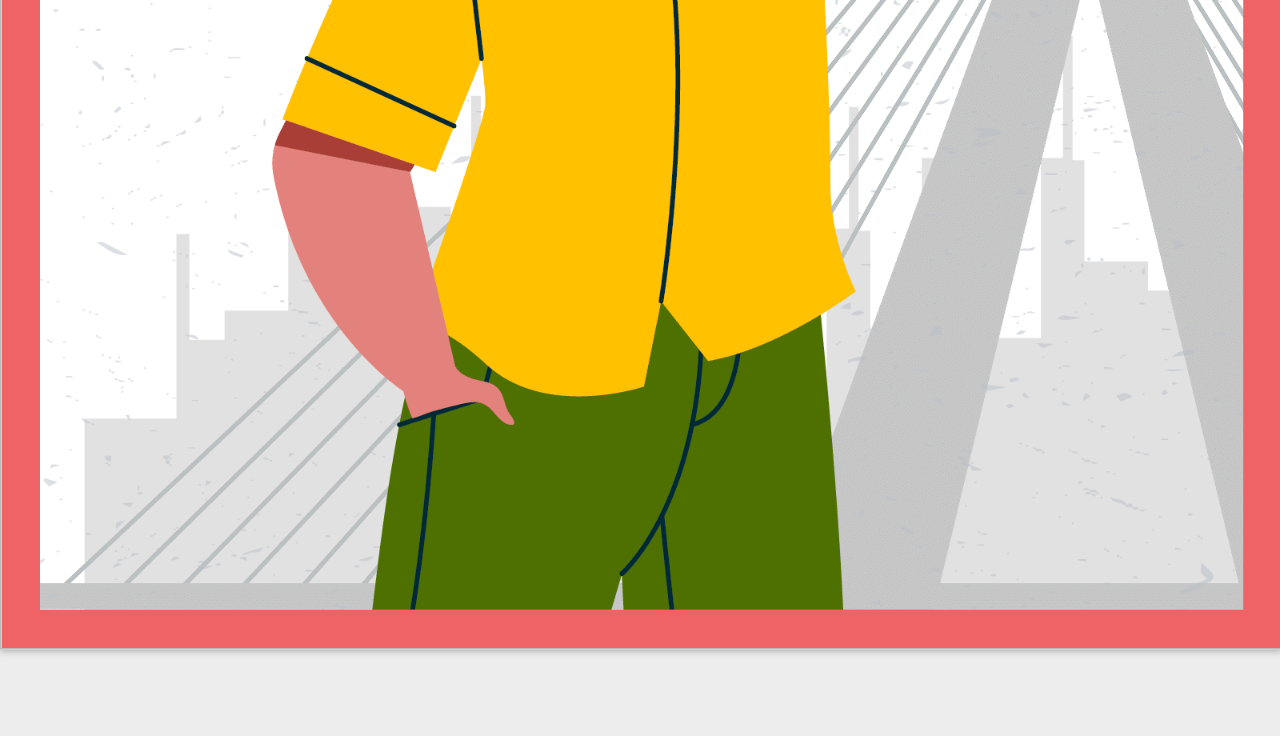
==== commit bc831718: "Ajustando configurações de rotas" ====
--- a/QRCODE01/index.html
+++ b/QRCODE01/index.html
@@ -8,29 +8,29 @@
 <meta http-equiv="X-UA-Compatible" content="IE=edge,chrome=1">
 <meta name="viewport" content="initial-scale=1.0,minimum-scale=.2,maximum-scale=1.0,user-scalable=no">
 <script type="text/javascript" src="https://ajax.googleapis.com/ajax/libs/jquery/3.5.1/jquery.min.js"></script>
-<script type="text/javascript">window.jQuery || document.write('<script src="/assets/js/jquery.min.js"><\/script>')</script>
-<script type="text/javascript" src="/assets/js/vmouse.min.js"></script>
-<script type="text/javascript" src="/assets/js/jquery.scrollTo.min.js"></script>
-<script type="text/javascript" src="/assets/js/in5.config.js"></script>
-<link rel="stylesheet" href="/assets/css/pages.css" media="all">
+<script type="text/javascript">window.jQuery || document.write('<script src="assets/js/jquery.min.js"><\/script>')</script>
+<script type="text/javascript" src="assets/js/vmouse.min.js"></script>
+<script type="text/javascript" src="assets/js/jquery.scrollTo.min.js"></script>
+<script type="text/javascript" src="assets/js/in5.config.js"></script>
+<link rel="stylesheet" href="assets/css/pages.css" media="all">
 <style media="all and (-ms-high-contrast:none)">*::-ms-backdrop,.svg-img{width:100%;}</style>
 </head>
 <body>
 <!--[if lt IE 10]>
 <p class="chromeframe">You are using an <strong>outdated</strong> browser. Please <a href="http://browsehappy.com/">upgrade your browser</a> or <a href="http://www.google.com/chromeframe/?redirect=true">activate Google Chrome Frame</a> to improve your experience.</p>
 <![endif]-->
-<div id="loadIndicator"><img src="/assets/images/loading.gif" alt="loading..."/><span>&nbsp;</span></div>
+<div id="loadIndicator"><img src="assets/images/loading.gif" alt="loading..."/><span>&nbsp;</span></div>
 <div id="container-wrap">
 <div id="container">
 <ul class="pages paper-vertical" id="slider">
   <li class="page" data-name="1">
     <div class="page-scale-wrap mq-none mq-default" role="region" data-layout-name="undefined" data-ani-load="go({target:this},[{n:'infinite',link:1,id:37189,act:'play'},{n:'infinite',link:1,id:37194,act:'play'},{n:'infinite',link:1,id:37195,act:'play'}], 'pageload');" style="width:800px;height:1400px;">
-      <img src="/assets/images/item_36238.png" alt="Rectangle" class="pageItem hd" style="left:20px !important;top:666px !important;" id="item36238"/>
+      <img src="assets/images/item_36238.png" alt="Rectangle" class="pageItem hd" style="left:20px !important;top:666px !important;" id="item36238"/>
       <div id="item34237" class="pageItem fauxgroup" alt="Rectangle">
-        <img src="/assets/images/item_34232.png" alt="EPS" style="width:2153px !important;" id="item34232" class="pageItem "/>
+        <img src="assets/images/item_34232.png" alt="EPS" style="width:2153px !important;" id="item34232" class="pageItem "/>
       </div>
-      <img src="/assets/images/item_35856.png" alt="Rectangle" class="pageItem hd" style="left:148px !important;top:598px !important;" id="item35856"/>
-      <img src="/assets/images/item_36344.png" alt="Rectangle" class="pageItem hd" style="left:69px !important;top:241px !important;" id="item36344"/>
+      <img src="assets/images/item_35856.png" alt="Rectangle" class="pageItem hd" style="left:148px !important;top:598px !important;" id="item35856"/>
+      <img src="assets/images/item_36344.png" alt="Rectangle" class="pageItem hd" style="left:69px !important;top:241px !important;" id="item36344"/>
       <div id="item35444" class="pageItem">
         <p class="autoParaStyle2">Olá!</p>
         <p class="autoParaStyle2"><br /></p>
@@ -40,13 +40,13 @@
       </div>
       <div id="item37118" alt="Rectangle" class="pageItem ">&nbsp;</div>
       <div id="item32448" alt="Rectangle" class="pageItem ">&nbsp;</div>
-      <img src="/assets/images/item_33339.png" alt="Rectangle" class="pageItem hd" id="item33339"/>
+      <img src="assets/images/item_33339.png" alt="Rectangle" class="pageItem hd" id="item33339"/>
       <div id="item33657" class="pageItem singleline">
         <p class="autoParaStyle3">BRASIL</p>
       </div>
-      <img src="/assets/images/item_37189.png" data-ani="pulse-37189 1s ease-in-out infinite" data-id="37189" id="item37189" alt="Polygon" style="width:49px !important;left:224px !important;top:142px !important;" class="pageItem "/>
-      <img src="/assets/images/item_37194.png" data-ani="pulse-37194 1.5s ease-in-out infinite" data-id="37194" id="item37194" alt="Polygon" style="width:49px !important;left:672px !important;top:622px !important;" class="pageItem "/>
-      <img src="/assets/images/item_37195.png" data-ani="pulse-37195 1s ease-in-out infinite" data-id="37195" id="item37195" alt="Polygon" style="width:49px !important;left:130px !important;top:818px !important;" class="pageItem "/>
+      <img src="assets/images/item_37189.png" data-ani="pulse-37189 1s ease-in-out infinite" data-id="37189" id="item37189" alt="Polygon" style="width:49px !important;left:224px !important;top:142px !important;" class="pageItem "/>
+      <img src="assets/images/item_37194.png" data-ani="pulse-37194 1.5s ease-in-out infinite" data-id="37194" id="item37194" alt="Polygon" style="width:49px !important;left:672px !important;top:622px !important;" class="pageItem "/>
+      <img src="assets/images/item_37195.png" data-ani="pulse-37195 1s ease-in-out infinite" data-id="37195" id="item37195" alt="Polygon" style="width:49px !important;left:130px !important;top:818px !important;" class="pageItem "/>
     </div>
   </li>
 </ul>
--- a/QRCODE01/assets/css/pages.css
+++ b/QRCODE01/assets/css/pages.css
@@ -0,0 +1,660 @@
+/* 	Begin Modified Meyer Reset */
+html, body, div, span, applet, object, iframe, h1, h2, h3, h4, h5, h6, p, blockquote, pre,
+a, abbr, acronym, address, big, cite, code, del, dfn, em, img, ins, kbd, q, s, samp,
+small, strike, strong, sub, sup, tt, var, b, u, i, center, dl, dt, dd, ol, ul, li,
+fieldset, form, label, legend, table, caption, tbody, tfoot, thead, tr, th, td,
+article, aside, canvas, details, embed, figure, figcaption, footer, header, hgroup, 
+menu, nav, output, ruby, section, summary, time, mark, audio, video {
+	margin:0; padding:0; border:0; font-size:100%; font:inherit; vertical-align:baseline;
+}
+/* HTML5 reset for older browsers */
+article, aside, details, figcaption, figure, 
+footer, header, hgroup, menu, nav, section {
+	display:block;
+}
+body { line-height:1; letter-spacing:-0.25px; overscroll-behavior:contain;}
+#container:not([style*="zoom"]) { -webkit-text-size-adjust:none;}
+table { border-collapse:collapse; border-spacing:0; }
+th { font-weight:normal; text-align:left; }
+ul { list-style-type:none; }
+.page ol { list-style-position:outside; margin-left:1em; }
+/*.page ol > li, .page  ul > li { text-indent:-1em; padding-left:1em; }*/
+.page .singleline li, .page .singleline li { text-indent:inherit; padding:0; }
+.page ol > li > *, .page ul > li > * { text-indent:initial; padding-left:initial; }
+button { background:transparent;border:none; }
+/*General styles*/
+html, body, #container-wrap, #container { height:100%; }
+#container-wrap { position:absolute; top:0; left:0; }
+#container-wrap, #container { min-height:100%; width:100%; background-color:transparent; z-index:0;}
+b { font-weight:bold; }
+i { font-style:italic; }
+a { color:inherit; text-decoration:inherit; }
+input,select,textarea { font-size:inherit; }
+p:first-child { margin-top:inherit !important; }
+*{ outline:none; animation-fill-mode:both !important; -webkit-animation-fill-mode:both !important; }
+[data-onclick],[onclick],[onrollover],[data-fixed-action],[aria-details],button,.flipwrap{ cursor:pointer; pointer-events:auto; }
+
+body[class^='scaled-none'],body[class*=' scaled-none']{ overflow:auto; }
+body[class^='scaled-width'],body[class*=' scaled-width']{ overflow-x:hidden; }
+body[class^='scaled-height'],body[class*=' scaled-height']{ overflow-y:hidden; }
+body[class^='scaled-best'],body[class*=' scaled-best']{ overflow:hidden; }
+body[class^='scaled-best'][data-page-mode^='c'],body[class*=' scaled-best'][data-page-mode^='c']{ overflow:auto; }
+body[class^='scaled-width'][data-page-mode^='csh'],body[class*=' scaled-width'][data-page-mode^='csh']{ overflow-x:auto; }
+body[class^='scaled-height'][data-page-mode^='csv'],body[class*=' scaled-height'][data-page-mode^='csv']{ overflow-y:auto; }
+body[data-scaled-to='w'] #container{ height:auto; min-height:auto; }
+body[data-scaled-to='w'][data-page-mode^='cs'] #container{ position:absolute; }
+body[data-scaled-to='w'][data-page-mode^='csv'] .pages { padding:0;}
+body.zoomed:not([class*='scaled-']) #container { position:absolute; }
+body[class*='scaled-'] .pages.paper-vertical{ margin:0; }
+body[class^='zoomed'],body[class*=' zoomed']{ overflow-x:auto;overflow-y:auto; }
+body[data-scaled-to] .anythingSlider-in5, body[data-scaled-to] #container > .page {padding:0;margin:0;}
+body[data-scaled-to] #in5footer { position:fixed; bottom:0;}
+/*body[data-scaled-to] * { -webkit-backface-visibility: hidden; }*/ /*fix blurry imgs*/
+html.ios body[class*='scaled-'] #container { position:absolute; top:0; left:0; }
+body.tall-page {overflow-y:auto;}
+.liquid .page.tall-page {height:auto;}
+
+.paper-vertical:after {
+    position:relative;
+    content:' ';
+    display:block;
+    height:50px;
+    clear:both;
+}
+body[data-scaled-to="h"] .paper-vertical:after { display:none; }
+body[data-scaled-to='h'] .paper-horizontal { margin:0; }
+body[data-scaled-to='h'] .paper-horizontal .page { margin-top:0; }
+
+#in5footer,#demoNote,#loadIndicator{
+	min-width:100%;
+	color:#fff;
+	background:#666;
+	font-family:"Trebuchet MS", "Lucida Grande", Helvetica, sans-serif;
+	text-align:center;
+	font-size:15px;
+	box-sizing:border-box; 
+	-moz-box-sizing:border-box;
+}
+
+#loadIndicator{
+	width:100%; padding:6px; position:fixed;
+	top:0; left:0; margin:auto;
+    box-shadow:0 2px 4px rgba(0, 0, 0, 0.3);
+    transition:all 1s ease-in .5s;
+    opacity:1; z-index:99;
+}
+body.loaded #loadIndicator {
+	opacity:0;
+	transform:translateY(-36px);
+	-webkit-transform:translateY(-36px);
+	display:none\9;/*old IE*/
+}
+#loadIndicator img {
+	vertical-align:text-bottom; width:18px;
+}
+html.local #loadIndicator, html.dps #loadIndicator, html.baker #loadIndicator { display:none; }
+
+#in5footer{
+	height:26px; line-height:26px; clear:both; position:relative; margin-top:-26px;
+}
+
+#demoNote {
+    right:0; bottom:0; margin:auto;
+    height:96px !important;
+    padding:36px 10px;
+}
+
+#in5footer a, #demoNote a {
+	text-decoration:none; color:#99ccff;
+}
+svg-img{display:block;position:absolute;}
+.win-safari svg-img{width:100%;}
+svg-img{width:100%\9;}
+.spread-shift { position:absolute; }
+.pageItem, svg { position:absolute; top:0; left:0; }
+svg { overflow:visible; }
+.pageItem {
+	display:block;
+	width:auto !important; height:auto !important;
+	box-sizing:border-box; 
+	-moz-box-sizing:border-box;
+	-webkit-tap-highlight-color:transparent;
+	padding:0;
+}
+.pageItem.hd/*, .pageItem img.hd*/  {
+	-ms-transform:scale(.5);
+    -ms-transform-origin:0 0 0;
+    -webkit-transform:scale(.5);
+    -webkit-transform-origin:0 0 0;
+    transform:scale(.5);
+    transform-origin:0 0 0;
+}
+@media screen and (-webkit-min-device-pixel-ratio:0) and (min-resolution:.001dpcm) {
+    .pageItem { image-rendering: -webkit-optimize-contrast; }
+}
+@media not all and (min-resolution:.001dpcm)
+{ @supports (-webkit-appearance:none) and (stroke-color:transparent) {
+    .pageItem { image-rendering: optimizeSpeed; }
+}}
+@-moz-document url-prefix() {
+  .pageItem { image-rendering: optimizeQuality; }
+}
+.svg-wrap { width:inherit !important; height:inherit !important; }
+.pageItem p img { vertical-align:text-top; }
+.pageItem p input, .pageItem p button {display:inline;}
+.pageItem p .hidden, .details {visibility:hidden; }
+.pageItem.group[data-ani] { will-change: transform; }
+#colorbox .details { visibility:visible; }
+.details {max-width:550px;font-size:18px;font-family:sans-serif;padding:0 24px;line-height:150%;left:0;right:0;margin:auto;}
+.details p {margin-top:.5em;}
+.details h1,.details h2,.details h3,.details h4,.details h5, .details strong {font-weight:bold;margin:.7em 0;}
+.details em { font-style:italic; }
+.details h1{font-size:150%;} .details h2{font-size:140%;} .details h3{font-size:130%;}
+.details a {color:#0099ff;text-decoration:underline}
+.details a:hover {text-decoration:none;}
+@media (max-device-width:812px){ .details { font-size:32px; } }
+html.ios .iframe-container { overflow:auto; -webkit-overflow-scrolling:touch; }
+iframe[scrolling="auto"] { overflow:auto; }
+iframe[scrolling="yes"] { overflow:scroll; }
+iframe[scrolling="no"] { overflow:hidden; }
+.page-scale-wrap { transform:translateZ(0); }
+.page, .page-scale-wrap {
+	position:relative; float:left; overflow:hidden;
+}
+.pages {
+	list-style:none outside none;
+	padding:0; margin:0 auto ;
+}	
+#container > .page { /*center single page baker*/
+    position:absolute; bottom:0;
+    left:0; right:0; top:0; margin:0 auto;
+}
+body:not(.zoomed,.responsive) #container/*, .page-scale-wrap*/ {/*desktop scaling transitions*/
+	-webkit-transition:-webkit-transform .5s;
+	transition:transform .5s;
+}
+html.multifile body #container { opacity:0; }
+html.multifile body.loaded #container {/*do show scaling of multi-page*/
+	opacity:1;
+	-ms-transition:opacity .1s step-start .1s !important;
+	-webkit-transition:opacity .1s step-start .1s !important;
+	transition:opacity .1s step-start .1s !important;
+}
+html.multifile.fade body.loaded #container {
+	-ms-transition:opacity .6s !important;
+	-webkit-transition:opacity .6s !important;
+	transition:opacity .6s !important;
+}
+
+.textColumn { float:left; }
+.singleline p { line-height:1em !important; position:absolute;width:100%;/*fix webkit display issue*/ }
+p.col-break-before::before {
+	content:'';
+    height:0px; width:100%;
+    display:block; margin-bottom:100%;
+}
+.scroll, .scroll-vert, .scroll-horiz { -webkit-overflow-scrolling:touch; }/*was broken in iOS, turn off if scroll not working*/
+.scroll { overflow:auto; }
+.scroll-vert { overflow-y:auto; overflow-x:hidden; }
+.scroll-horiz { overflow-x:auto; overflow-y:hidden; }
+.scroll-vert::-webkit-scrollbar { -webkit-appearance:none; width:7px; } /*add back scrollbar for webkit*/
+.scroll-vert::-webkit-scrollbar-thumb { border-radius:4px; background-color:rgba(0,0,0,.5); }
+.hidescroll::-webkit-scrollbar { display:none; }
+.hidescroll { -ms-overflow-style:none; overflow:-moz-scrollbars-none;/*old FF*/ }
+.pulltab-left, .pulltab-left > * {
+	-moz-transform:scaleX(-1);
+    -webkit-transform:scaleX(-1);
+    -o-transform:scaleX(-1);
+    transform:scaleX(-1);
+}
+.pulltab-top, .pulltab-top > * {
+	-moz-transform:scaleY(-1);
+    -webkit-transform:scaleY(-1);
+    -o-transform:scaleY(-1);
+    transform:scaleY(-1);
+}
+object, embed, img, a { outline:0; }
+.liquid svg, .liquid .page-scale-wrap { height:100%; width:100%; }
+.noPlugin {
+	width:100%; height:100%; padding:6px;
+	background:#ccc; border:1px solid #666;
+}
+
+.paper-vertical, .paper-horizontal { padding:0 8px; }
+.flip { 
+	overflow:hidden; 
+	-webkit-transition:transform 0.3s ease-in-out;
+	-ms-transition:transform 0.3s ease-in-out;
+	transition:transform 0.3s ease-in-out;
+}
+.turn-page-wrapper{
+	will-change:transform;
+}
+.turn-page {
+	-moz-box-shadow:0px 0px 20px rgba(0,0,0,.7);
+	-webkit-box-shadow:0px 0px 20px rgba(0,0,0,.7);
+    box-shadow:0px 0px 20px rgba(0,0,0,.7);
+}
+.turn-page:not(.activePage) .pageItem[data-ani] { /*fix 2x animation*/
+  	opacity:0;
+  	animation:none !important;
+}
+.paper-horizontal {
+	position:absolute; overflow-y:visible; overflow-x:hidden;
+	margin-top:auto; margin-bottom:auto;
+    top:0; bottom:0;
+}
+
+.paper-vertical .page, .paper-horizontal .page {
+	border:1px solid #bbb;	
+	margin:4px 4px 4px 0;
+	-moz-box-shadow:0px 0px 0px #999;
+	-webkit-box-shadow:0px 0px 5px #999;
+	box-shadow:0px 0px 5px #999;
+}
+
+html[data-dir="rtl"] .paper-horizontal .page { float:right; }
+
+.one-page-scroll .page {
+	border:none;
+	margin:0;
+	-moz-box-shadow:none;
+	-webkit-box-shadow:none;
+	box-shadow:none;
+}
+
+.mejs-mediaelement { overflow:hidden; }
+.mejs-container{position:relative;background:none;}
+.mejs-none .mejs-overlay-loading, .mejs-none .mejs-overlay-button, .mejs-none .mejs-controls, .mejs-bigplay .mejs-controls {display:none !important;}
+.mejs-uncon video { object-fit:fill; }
+.mejs-coverfit video { object-fit:cover; }
+.mejs-ccsize-large .mejs-captions-layer {font-size:20px;}
+.mejs-ccsize-xlarge .mejs-captions-layer {font-size:26px;}
+.mejs-video .mejs-controls { transform:translateZ(0); }
+
+.mejs-no-controls { display:none; }
+.vid-scaled .mejs-layers, .vid-scaled .mejs-controls {
+	-webkit-transform:translateZ(0);
+	transform:translateZ(0);
+}
+
+.liquid .page, .page.liquid {
+	position:absolute; width:100%; height:100%;
+	overflow:hidden; display:none;
+}
+
+.page.liquid { /*for multi-file*/
+    display:block;
+}
+.liquid .page.activePage {display:block; }
+.liquid video {width:100%; height:100%; }
+.liquid .slideshow img { object-fit:contain; }
+
+.in5-highlight {
+	background:rgba(255,255,0,.6);
+	mix-blend-mode:multiply;
+	pointer-events:none;
+	animation-name:in5-highlight-in,in5-highlight-in;
+	animation-direction:normal,reverse;
+	animation-delay:3s,3s;
+	animation-duration:.5s,1s;
+	animation-iteration-count:1,1;
+}
+@keyframes in5-highlight-in{ from{ opacity:0 } to { opacity: 1} }
+.hidden { display:none !important; }
+.skip-link-wrap { z-index: 1; position: fixed; }
+[data-reader-only="1"]{
+	transform: translateY(-100vh) !important;
+	z-index:-1;
+}
+[data-reader-only="1"]:focus, [data-reader-only="1"]:active {
+	transform: translateY(0%) !important;
+	z-index:1;
+}
+.mso, .group, .mso > .state { pointer-events:none; }
+.mso > .state * { pointer-events: inherit; }
+.mso > .state.active * { pointer-events:auto; }
+[data-tapstart="1"], [data-useswipe="1"], .group > * { pointer-events:auto; }
+.mso > .state { display:block; opacity:0; width:100% !important; height:inherit !important; position:absolute; z-index:-1; }
+.liquid .mso > .state { height:100% !important; }
+.liquid label > .state {
+    width:100% !important;
+    height:100% !important;
+}
+.mso > .state.active, .mso > .state.transition { display:block; opacity:1; z-index:0; }
+.mso.slideshow.seq, .panzoom, .fauxgroup { overflow:hidden; }
+.panzoom { cursor:move; cursor:-moz-grab; cursor:-webkit-grab; }
+.panzoom > .content {
+	-ms-transform:none;
+    -ms-transform-origin:auto;
+    -webkit-transform:none;
+    -webkit-transform-origin:auto;
+    transform:none;
+    transform-origin:auto;
+}
+.panzoom:not(.dragging) > .content {
+	transition:all .3s;
+}
+
+button .state {width:100% !important; height:100% !important;}
+button .state.btn-on, button .state.btn-down { display:none; }
+html:not(.ios) button.has-on:hover .state.btn-on { display:block; }
+html:not(.ios) button.has-on:hover .state.btn-off, html:not(.ios) button.has-on:hover .state.btn-down { display:none; }
+html:not(.zz) button.has-down .state { pointer-events:none; }
+html:not(.zz) button.has-down:active .state.btn-down { display:block; }
+html:not(.zz) button.has-down:active .state.btn-off, html:not(.zz) button.has-down:active .state.btn-on { display:none; }
+
+.align-vert { display:table; }
+[class^="valign"] {
+	position:relative;
+	display:table-cell;
+	vertical-align:middle;
+	columns:inherit;
+}
+.valign-bottom { vertical-align:bottom; }
+[class^="valign"] > p { position:relative; }
+
+.flex-image, .fill-image { background-repeat:no-repeat; }
+.flex-image { background-size:contain; background-position:center; }
+.fill-image { background-size:cover; }
+
+/*tabs*/
+p.tabs, p.tabs > a { 
+	display:-webkit-box;
+	display:-moz-box;
+	display:-ms-flexbox;
+	display:-webkit-flex;
+	display:flex;
+	flex-wrap:wrap;
+}
+p.tabs > a {
+	width:100%;
+	width:-moz-available;
+	width:-webkit-fill-available;
+}
+p.tabs span.tabbed-right { 
+	-ms-flex-grow:1; 
+	-webkit-flex-grow:1; 
+	flex-grow:1; 
+	text-align:right; 
+}
+p.tabs span.tabbed-center { 
+	-ms-flex-grow:50; 
+	-webkit-flex-grow:50; 
+	flex-grow:50; 
+	text-align:center; 
+}
+span.tabbed-standard { text-indent:2ex;padding-left:2ex; }
+p.no-start-indent { text-indent:0px !important; }
+
+/*anchor object styles*/
+.ao-noTextWrap { position:absolute; }
+.ao-alignLeft, .ao-leftFullWidth { float:left; position:relative; }
+.ao-alignRight, .ao-rightFullWidth { float:right; transform-origin:90% 50%; -webkit-transform:90% 50%; /*fix for anchored animation*/ }
+.ao-alignCenter {display:block; margin-left:auto; margin-right:auto;}
+.ao-inlineTable { display:block; }
+.ao-leftFullWidth { padding-right:100%; }
+.ao-rightFullWidth { padding-left:100%; }
+.anchorGroup { position:relative; };
+div.ao-alignLeft:before, div.ao-leftFullWidth:before { content:''; float:left; display:none; }
+div.ao-alignRight:before, div.ao-leftFullRight:before { content:''; float:right; display:none; }
+.anchorGroup > .mso, .anchorGroup > .group { position:relative; }
+
+ul.thumbs {
+	padding:20px; white-space:nowrap; width:1px;
+}
+
+ul.thumbs li { /*Baker index thumbnails*/
+    display:inline; list-style-type:none;
+    margin:0 4px; outline:none;
+    vertical-align:top;
+}
+ul.thumbs > li img { box-shadow:0 0 4px rgba(0, 0, 0, 0.5); }
+.baker audio[controls] {min-width:400px;} /*fix progress bar*/
+
+@media print { 
+	#container,.page-scale-wrap{transform:none !important;}
+	[class*=" btn-form-"]{display:none;}
+}
+
+:-ms-fullscreen .paper-horizontal { width:auto;height:auto;position:initial;margin:auto; }
+:-moz-full-screen .paper-horizontal { width:auto;height:auto;position:initial;margin:auto; }
+:-webkit-full-screen .paper-horizontal { width:auto;height:auto;position:initial;margin:auto; }
+
+:-ms-fullscreen .paper-vertical .page { display:none; }
+:-moz-full-screen .paper-vertical .page { display:none; }
+:-webkit-full-screen .paper-vertical .page { display:none; }
+
+:-ms-fullscreen .paper-horizontal .page { display:none; }
+:-moz-full-screen .paper-horizontal .page { display:none; }
+:-webkit-full-screen .paper-horizontal .page { display:none; }
+
+:-ms-fullscreen .page.activePage { display:block; }
+:-moz-full-screen .page.activePage { display:block; }
+:-webkit-full-screen .page.activePage { display:block; }
+
+:-webkit-full-screen .hideFS { display:none; }
+:-ms-fullscreen .hideFS { display:none; }
+:-moz-full-screen .hideFS { display:none; }
+
+/*CSS Generated from InDesign Styles*/
+
+body, #container-wrap { background:#ededed; }
+:-webkit-full-screen { background:#ededed; }
+#loadIndicator span:after { padding-left:1ex; content:'loading content...'; }
+.page-scale-wrap { width:768px; height:3000px; background: #fff !important; }
+.paper-vertical { width:768px; height:100%; }
+.paper-horizontal { width:810px; height:3012px; }
+@media all and (max-height:3000px) {
+	.paper-horizontal { margin:0;top:0;}
+	#container > .page { margin:0 auto;}/*pos top for webkit+baker*/
+}
+@media all and (max-width:768px) {
+	.paper-vertical .page, .paper-horizontal .page, .anythingSlider-in5 { padding:0;top:0;border:0; }
+	.paper-vertical, .paper-horizontal { padding:0; }
+}
+
+@font-face {
+	font-family:FF-MinionPro-Regular;
+	src:url("../fonts/MinionPro-Regular.otf");
+}
+
+@font-face {
+	font-family:FF-Apis-Italic;
+	src:url("../fonts/Apis-Italic.ttf");
+	font-style:italic;
+}
+
+@font-face {
+	font-family:FF-Apis-Medium;
+	src:url("../fonts/Apis-Medium.ttf");
+}
+
+#item34237 {
+	opacity:0.50;
+	width:2153px !important;
+	height:1435px !important;
+	left:-689px !important;
+}
+
+#item35444 {
+	width:576px !important;
+	left:112px !important;
+	top:260px !important;
+	min-height:293px !important;
+}
+
+#item37118 {
+	width:358px !important;
+	height:572px !important;
+}
+
+#item32448 {
+	width:800px !important;
+	height:1400px !important;
+	border-radius:undefined;
+	border:solid 24px #ef6366;
+}
+
+#item33657 {
+	width:566px !important;
+	left:204px !important;
+	top:43px !important;
+	min-height:50px !important;
+}
+
+@keyframes pulse-37189 {
+	0% {transform:translate(0px,0px) scaleX(1) scaleY(1);}
+	21% {transform:translate(0px,0px) scaleX(1.32) scaleY(1.32);}
+	42% {transform:translate(0px,0px) scaleX(1) scaleY(1);}
+	63% {transform:translate(0px,0px) scaleX(1.8) scaleY(1.8);}
+	83% {transform:translate(0px,0px) scaleX(1) scaleY(1);}
+}
+@-webkit-keyframes pulse-37189 {
+	0% {-webkit-transform:translate(0px,0px) scaleX(1) scaleY(1);}
+	21% {-webkit-transform:translate(0px,0px) scaleX(1.32) scaleY(1.32);}
+	42% {-webkit-transform:translate(0px,0px) scaleX(1) scaleY(1);}
+	63% {-webkit-transform:translate(0px,0px) scaleX(1.8) scaleY(1.8);}
+	83% {-webkit-transform:translate(0px,0px) scaleX(1) scaleY(1);}
+}
+@keyframes pulse-37194 {
+	0% {transform:translate(0px,0px) scaleX(1) scaleY(1);}
+	19% {transform:translate(0px,0px) scaleX(1.32) scaleY(1.32);}
+	39% {transform:translate(0px,0px) scaleX(1) scaleY(1);}
+	64% {transform:translate(0px,0px) scaleX(1.8) scaleY(1.8);}
+	83% {transform:translate(0px,0px) scaleX(1) scaleY(1);}
+}
+@-webkit-keyframes pulse-37194 {
+	0% {-webkit-transform:translate(0px,0px) scaleX(1) scaleY(1);}
+	19% {-webkit-transform:translate(0px,0px) scaleX(1.32) scaleY(1.32);}
+	39% {-webkit-transform:translate(0px,0px) scaleX(1) scaleY(1);}
+	64% {-webkit-transform:translate(0px,0px) scaleX(1.8) scaleY(1.8);}
+	83% {-webkit-transform:translate(0px,0px) scaleX(1) scaleY(1);}
+}
+@keyframes pulse-37195 {
+	0% {transform:translate(0px,0px) scaleX(1) scaleY(1);}
+	21% {transform:translate(0px,0px) scaleX(1.32) scaleY(1.32);}
+	42% {transform:translate(0px,0px) scaleX(1) scaleY(1);}
+	63% {transform:translate(0px,0px) scaleX(1.8) scaleY(1.8);}
+	83% {transform:translate(0px,0px) scaleX(1) scaleY(1);}
+}
+@-webkit-keyframes pulse-37195 {
+	0% {-webkit-transform:translate(0px,0px) scaleX(1) scaleY(1);}
+	21% {-webkit-transform:translate(0px,0px) scaleX(1.32) scaleY(1.32);}
+	42% {-webkit-transform:translate(0px,0px) scaleX(1) scaleY(1);}
+	63% {-webkit-transform:translate(0px,0px) scaleX(1.8) scaleY(1.8);}
+	83% {-webkit-transform:translate(0px,0px) scaleX(1) scaleY(1);}
+}
+p.autoParaStyle3 {
+	font-weight:500;
+	font-family:FF-Apis-Medium,Apis,sans-serif;
+	font-size:21.3px;
+	line-height:25.6px;
+	color:#6f6f6e;
+	hyphens:auto;
+	-moz-hyphens:auto;
+	-ms-hyphens:auto;
+	-webkit-hyphens:auto;
+	hyphenate-after:2;
+	-ms-hyphenate-after:2;
+	-moz-hyphenate-after:2;
+	-webkit-hyphenate-after:2;
+	hyphenate-before:2;
+	-ms-hyphenate-before:2;
+	-moz-hyphenate-before:2;
+	-webkit-hyphenate-before:2;
+	text-align:left;
+}
+
+p.autoParaStyle2 {
+	font-style:italic;
+	font-weight:normal;
+	font-family:FF-Apis-Italic,Apis,sans-serif;
+	font-size:26.2px;
+	line-height:31.4px;
+	color:#000;
+	hyphens:auto;
+	-moz-hyphens:auto;
+	-ms-hyphens:auto;
+	-webkit-hyphens:auto;
+	hyphenate-after:2;
+	-ms-hyphenate-after:2;
+	-moz-hyphenate-after:2;
+	-webkit-hyphenate-after:2;
+	hyphenate-before:2;
+	-ms-hyphenate-before:2;
+	-moz-hyphenate-before:2;
+	-webkit-hyphenate-before:2;
+	text-align:left;
+}
+
+p.autoParaStyle1 {
+	font-family:FF-MinionPro-Regular,"Minion Pro","Times New Roman", Times, serif;
+	font-size:11.2px;
+	line-height:13.5px;
+	color:#000;
+	hyphens:auto;
+	-moz-hyphens:auto;
+	-ms-hyphens:auto;
+	-webkit-hyphens:auto;
+	hyphenate-after:2;
+	-ms-hyphenate-after:2;
+	-moz-hyphenate-after:2;
+	-webkit-hyphenate-after:2;
+	hyphenate-before:2;
+	-ms-hyphenate-before:2;
+	-moz-hyphenate-before:2;
+	-webkit-hyphenate-before:2;
+	text-align:left;
+}
+
+p.Basic-Paragraph {
+	font-family:FF-MinionPro-Regular,"Minion Pro","Times New Roman", Times, serif;
+	font-size:12px;
+	line-height:14.4px;
+	color:#000;
+	hyphens:auto;
+	-moz-hyphens:auto;
+	-ms-hyphens:auto;
+	-webkit-hyphens:auto;
+	hyphenate-after:2;
+	-ms-hyphenate-after:2;
+	-moz-hyphenate-after:2;
+	-webkit-hyphenate-after:2;
+	hyphenate-before:2;
+	-ms-hyphenate-before:2;
+	-moz-hyphenate-before:2;
+	-webkit-hyphenate-before:2;
+	text-align:left;
+}
+
+p.No-Paragraph-Style {
+	font-family:"Minion Pro","Times New Roman", Times, serif;
+	font-size:12px;
+	line-height:14.4px;
+	color:#000;
+	hyphens:auto;
+	-moz-hyphens:auto;
+	-ms-hyphens:auto;
+	-webkit-hyphens:auto;
+	hyphenate-after:2;
+	-ms-hyphenate-after:2;
+	-moz-hyphenate-after:2;
+	-webkit-hyphenate-after:2;
+	hyphenate-before:2;
+	-ms-hyphenate-before:2;
+	-moz-hyphenate-before:2;
+	-webkit-hyphenate-before:2;
+	text-align:left;
+}
+
+span.autoCharStyle1 {
+	font-style:italic;
+	font-weight:normal;
+	font-family:FF-Apis-Italic,Apis,sans-serif;
+	font-size:26.2px;
+}
+
+span.None {
+}
+#in5footer,  #prefooter {display:none;}
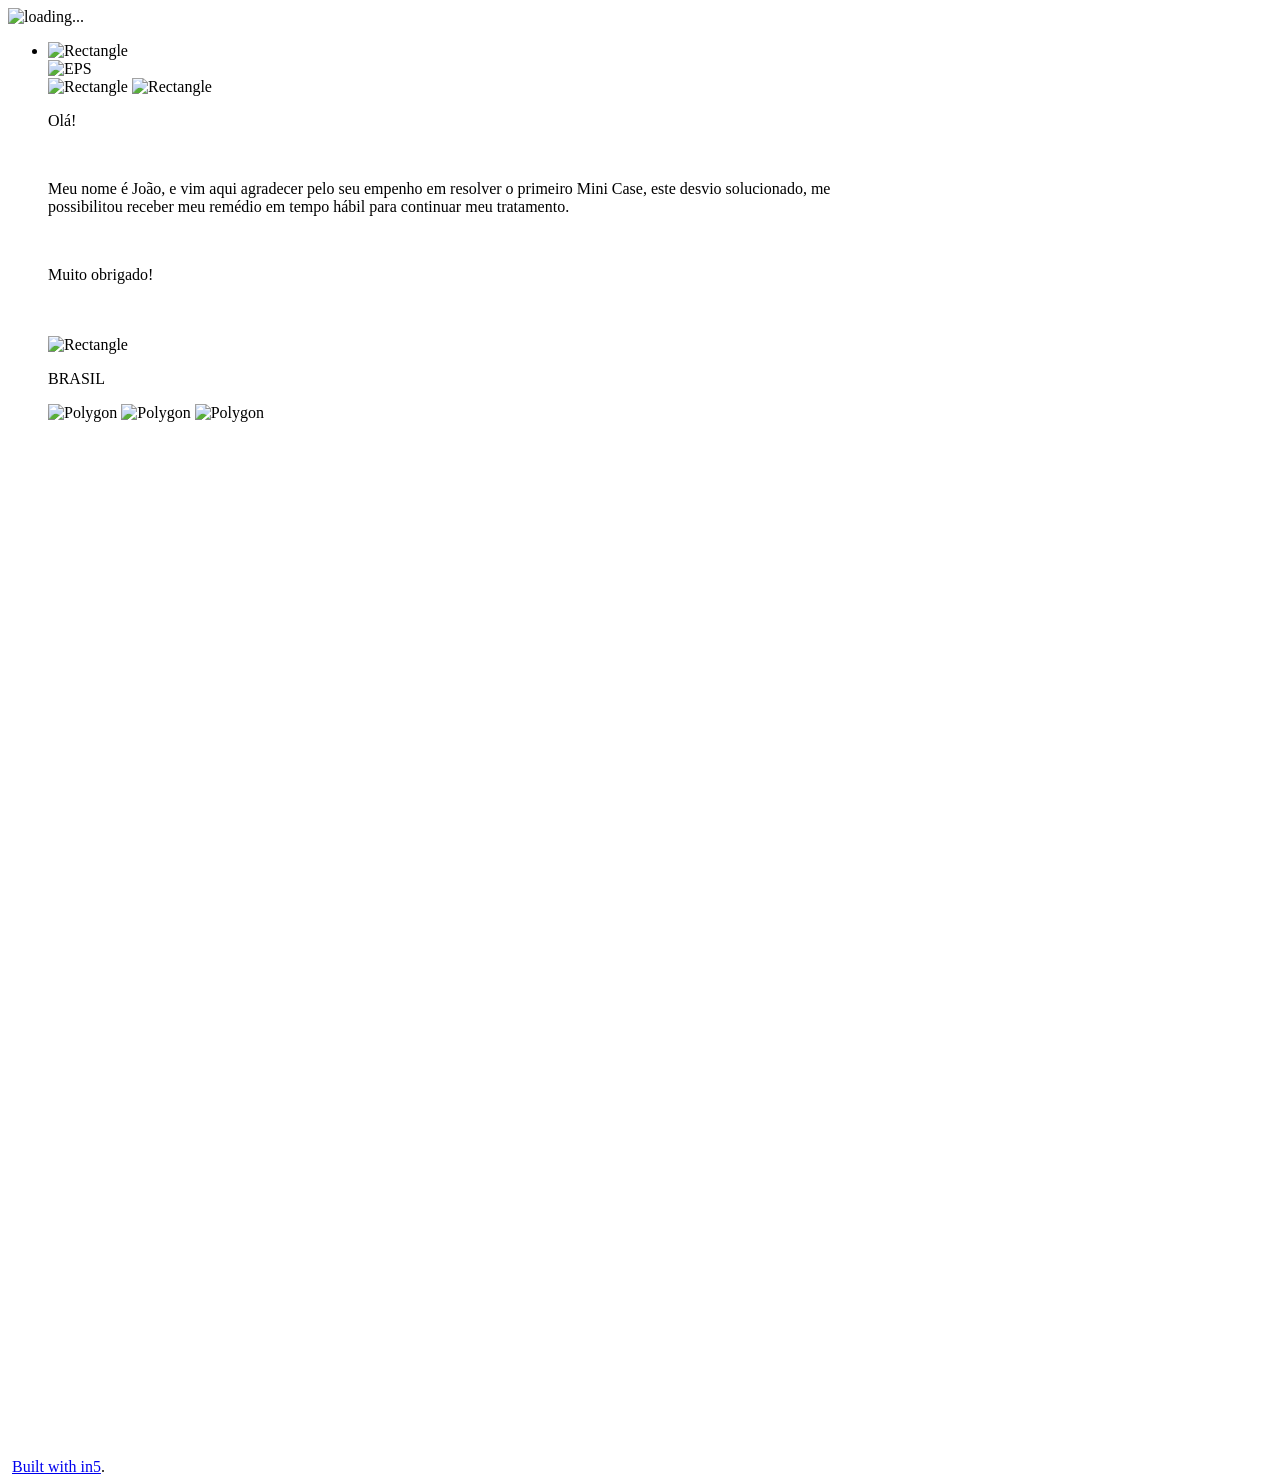
==== commit bb6e2402: "Update reference path" ====
--- a/QRCODE01/index.html
+++ b/QRCODE01/index.html
@@ -8,29 +8,29 @@
 <meta http-equiv="X-UA-Compatible" content="IE=edge,chrome=1">
 <meta name="viewport" content="initial-scale=1.0,minimum-scale=.2,maximum-scale=1.0,user-scalable=no">
 <script type="text/javascript" src="https://ajax.googleapis.com/ajax/libs/jquery/3.5.1/jquery.min.js"></script>
-<script type="text/javascript">window.jQuery || document.write('<script src="assets/js/jquery.min.js"><\/script>')</script>
-<script type="text/javascript" src="assets/js/vmouse.min.js"></script>
-<script type="text/javascript" src="assets/js/jquery.scrollTo.min.js"></script>
-<script type="text/javascript" src="assets/js/in5.config.js"></script>
-<link rel="stylesheet" href="assets/css/pages.css" media="all">
+<script type="text/javascript">window.jQuery || document.write('<script src="QRCODE01/assets/js/jquery.min.js"><\/script>')</script>
+<script type="text/javascript" src="QRCODE01/assets/js/vmouse.min.js"></script>
+<script type="text/javascript" src="QRCODE01/assets/js/jquery.scrollTo.min.js"></script>
+<script type="text/javascript" src="QRCODE01/assets/js/in5.config.js"></script>
+<link rel="stylesheet" href="QRCODE01/assets/css/pages.css" media="all">
 <style media="all and (-ms-high-contrast:none)">*::-ms-backdrop,.svg-img{width:100%;}</style>
 </head>
 <body>
 <!--[if lt IE 10]>
 <p class="chromeframe">You are using an <strong>outdated</strong> browser. Please <a href="http://browsehappy.com/">upgrade your browser</a> or <a href="http://www.google.com/chromeframe/?redirect=true">activate Google Chrome Frame</a> to improve your experience.</p>
 <![endif]-->
-<div id="loadIndicator"><img src="assets/images/loading.gif" alt="loading..."/><span>&nbsp;</span></div>
+<div id="loadIndicator"><img src="QRCODE01/assets/images/loading.gif" alt="loading..."/><span>&nbsp;</span></div>
 <div id="container-wrap">
 <div id="container">
 <ul class="pages paper-vertical" id="slider">
   <li class="page" data-name="1">
     <div class="page-scale-wrap mq-none mq-default" role="region" data-layout-name="undefined" data-ani-load="go({target:this},[{n:'infinite',link:1,id:37189,act:'play'},{n:'infinite',link:1,id:37194,act:'play'},{n:'infinite',link:1,id:37195,act:'play'}], 'pageload');" style="width:800px;height:1400px;">
-      <img src="assets/images/item_36238.png" alt="Rectangle" class="pageItem hd" style="left:20px !important;top:666px !important;" id="item36238"/>
+      <img src="QRCODE01/assets/images/item_36238.png" alt="Rectangle" class="pageItem hd" style="left:20px !important;top:666px !important;" id="item36238"/>
       <div id="item34237" class="pageItem fauxgroup" alt="Rectangle">
-        <img src="assets/images/item_34232.png" alt="EPS" style="width:2153px !important;" id="item34232" class="pageItem "/>
+        <img src="QRCODE01/assets/images/item_34232.png" alt="EPS" style="width:2153px !important;" id="item34232" class="pageItem "/>
       </div>
-      <img src="assets/images/item_35856.png" alt="Rectangle" class="pageItem hd" style="left:148px !important;top:598px !important;" id="item35856"/>
-      <img src="assets/images/item_36344.png" alt="Rectangle" class="pageItem hd" style="left:69px !important;top:241px !important;" id="item36344"/>
+      <img src="QRCODE01/assets/images/item_35856.png" alt="Rectangle" class="pageItem hd" style="left:148px !important;top:598px !important;" id="item35856"/>
+      <img src="QRCODE01/assets/images/item_36344.png" alt="Rectangle" class="pageItem hd" style="left:69px !important;top:241px !important;" id="item36344"/>
       <div id="item35444" class="pageItem">
         <p class="autoParaStyle2">Olá!</p>
         <p class="autoParaStyle2"><br /></p>
@@ -40,13 +40,13 @@
       </div>
       <div id="item37118" alt="Rectangle" class="pageItem ">&nbsp;</div>
       <div id="item32448" alt="Rectangle" class="pageItem ">&nbsp;</div>
-      <img src="assets/images/item_33339.png" alt="Rectangle" class="pageItem hd" id="item33339"/>
+      <img src="QRCODE01/assets/images/item_33339.png" alt="Rectangle" class="pageItem hd" id="item33339"/>
       <div id="item33657" class="pageItem singleline">
         <p class="autoParaStyle3">BRASIL</p>
       </div>
-      <img src="assets/images/item_37189.png" data-ani="pulse-37189 1s ease-in-out infinite" data-id="37189" id="item37189" alt="Polygon" style="width:49px !important;left:224px !important;top:142px !important;" class="pageItem "/>
-      <img src="assets/images/item_37194.png" data-ani="pulse-37194 1.5s ease-in-out infinite" data-id="37194" id="item37194" alt="Polygon" style="width:49px !important;left:672px !important;top:622px !important;" class="pageItem "/>
-      <img src="assets/images/item_37195.png" data-ani="pulse-37195 1s ease-in-out infinite" data-id="37195" id="item37195" alt="Polygon" style="width:49px !important;left:130px !important;top:818px !important;" class="pageItem "/>
+      <img src="QRCODE01/assets/images/item_37189.png" data-ani="pulse-37189 1s ease-in-out infinite" data-id="37189" id="item37189" alt="Polygon" style="width:49px !important;left:224px !important;top:142px !important;" class="pageItem "/>
+      <img src="QRCODE01/assets/images/item_37194.png" data-ani="pulse-37194 1.5s ease-in-out infinite" data-id="37194" id="item37194" alt="Polygon" style="width:49px !important;left:672px !important;top:622px !important;" class="pageItem "/>
+      <img src="QRCODE01/assets/images/item_37195.png" data-ani="pulse-37195 1s ease-in-out infinite" data-id="37195" id="item37195" alt="Polygon" style="width:49px !important;left:130px !important;top:818px !important;" class="pageItem "/>
     </div>
   </li>
 </ul>
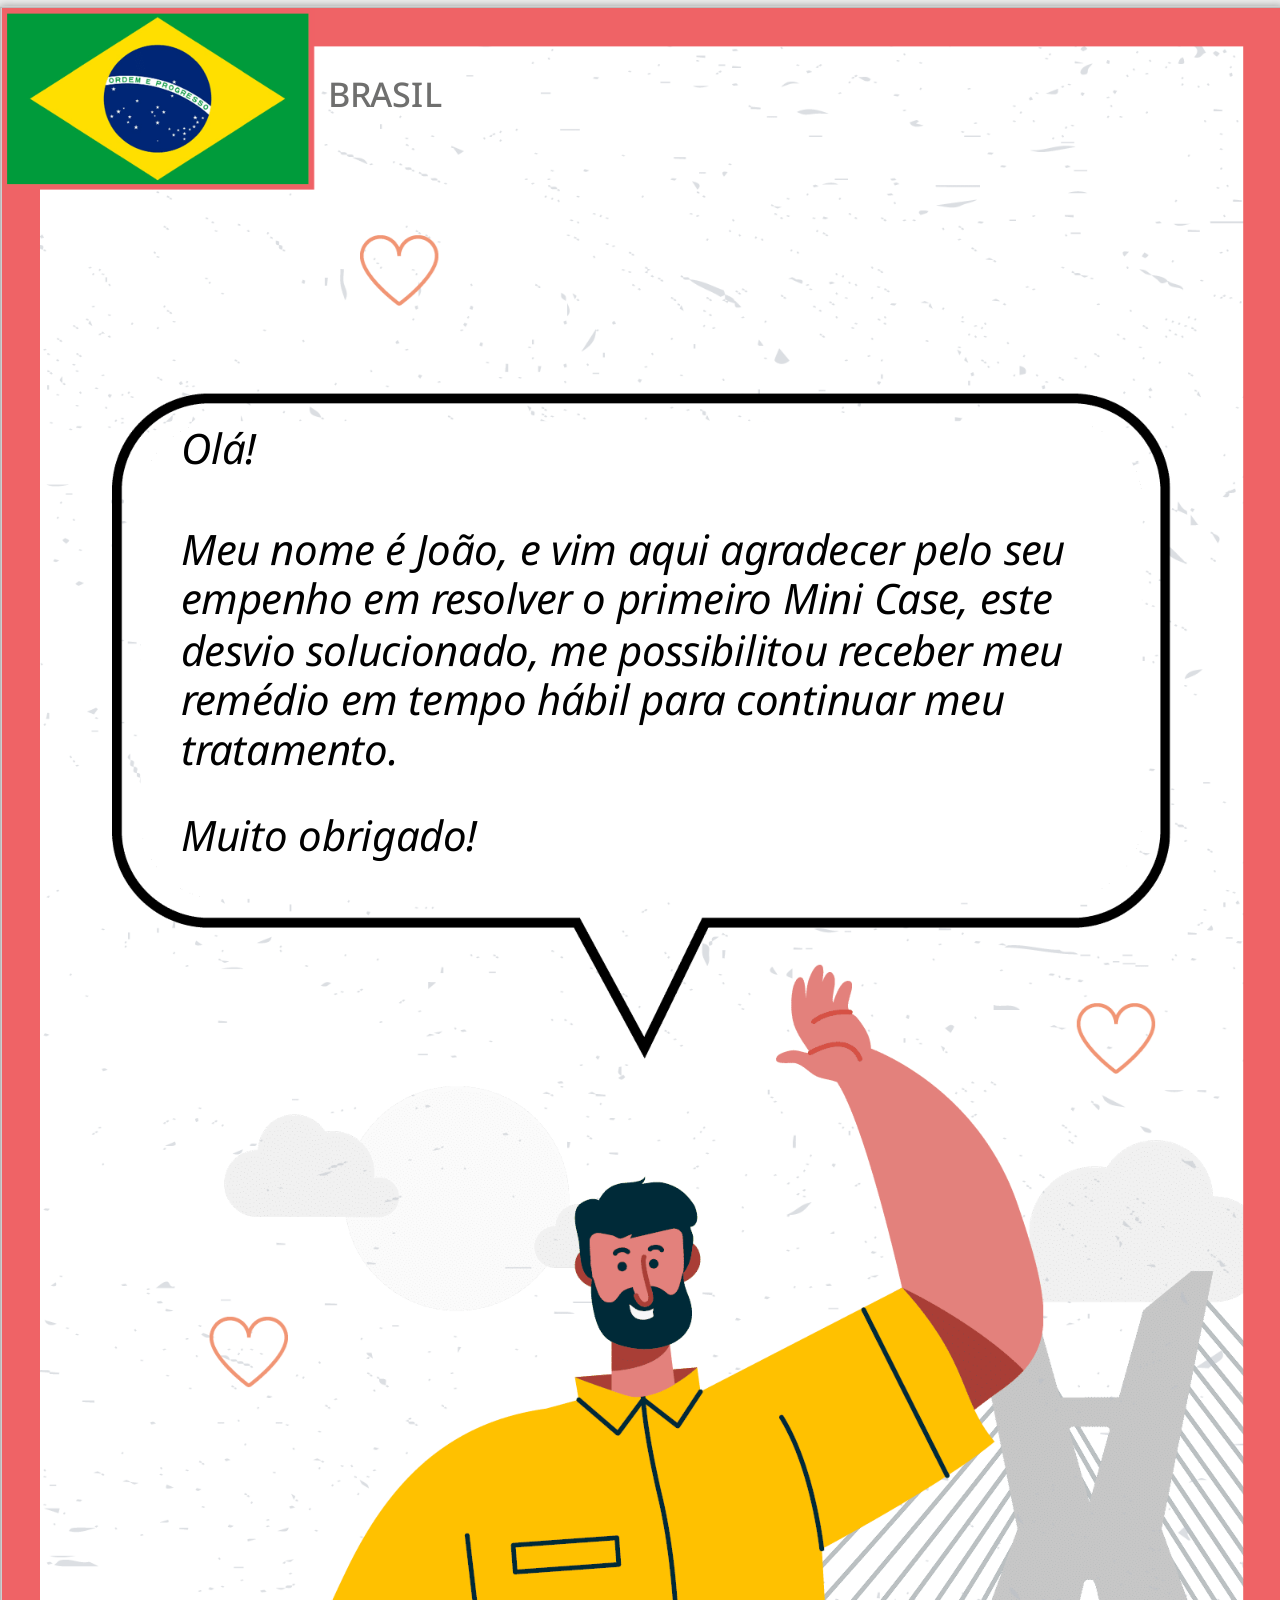
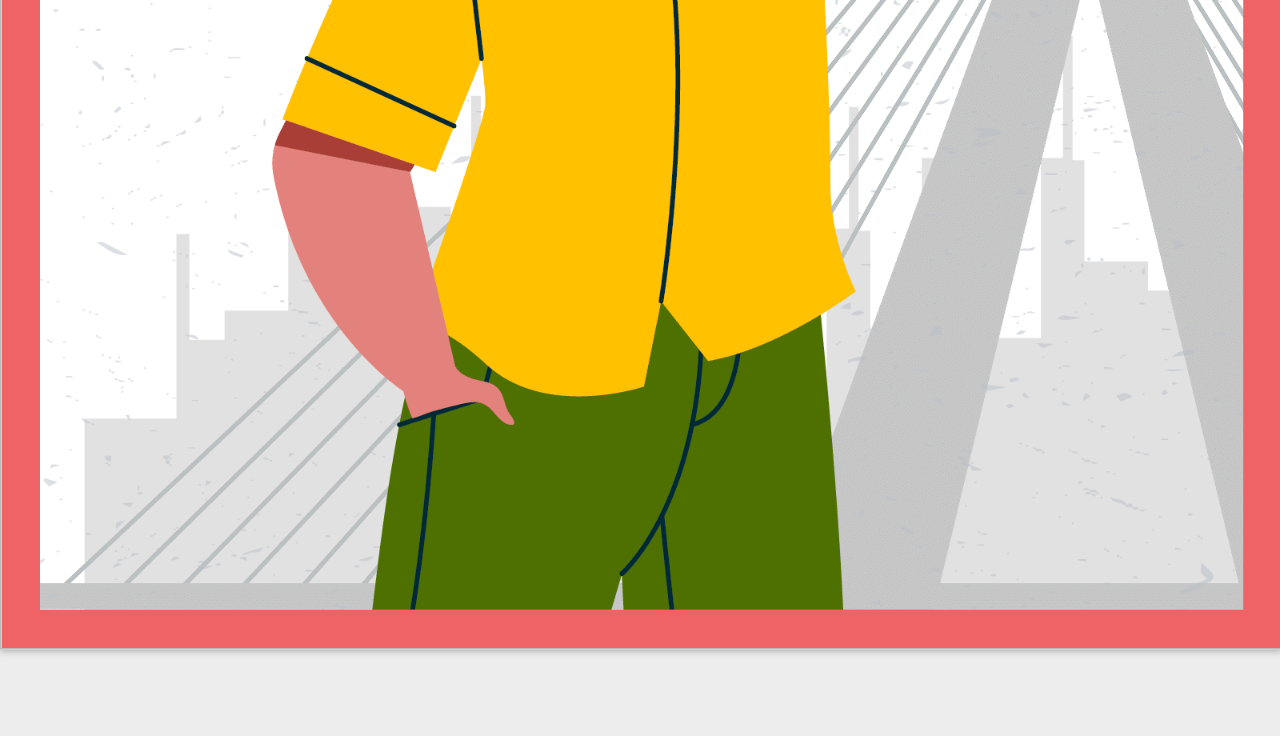
==== commit 937a6fc4: "Ajustando dominios" ====
--- a/QRCODE01/index.html
+++ b/QRCODE01/index.html
@@ -8,29 +8,29 @@
 <meta http-equiv="X-UA-Compatible" content="IE=edge,chrome=1">
 <meta name="viewport" content="initial-scale=1.0,minimum-scale=.2,maximum-scale=1.0,user-scalable=no">
 <script type="text/javascript" src="https://ajax.googleapis.com/ajax/libs/jquery/3.5.1/jquery.min.js"></script>
-<script type="text/javascript">window.jQuery || document.write('<script src="QRCODE01/assets/js/jquery.min.js"><\/script>')</script>
-<script type="text/javascript" src="QRCODE01/assets/js/vmouse.min.js"></script>
-<script type="text/javascript" src="QRCODE01/assets/js/jquery.scrollTo.min.js"></script>
-<script type="text/javascript" src="QRCODE01/assets/js/in5.config.js"></script>
-<link rel="stylesheet" href="QRCODE01/assets/css/pages.css" media="all">
+<script type="text/javascript">window.jQuery || document.write('<script src="assets/js/jquery.min.js"><\/script>')</script>
+<script type="text/javascript" src="assets/js/vmouse.min.js"></script>
+<script type="text/javascript" src="assets/js/jquery.scrollTo.min.js"></script>
+<script type="text/javascript" src="assets/js/in5.config.js"></script>
+<link rel="stylesheet" href="assets/css/pages.css" media="all">
 <style media="all and (-ms-high-contrast:none)">*::-ms-backdrop,.svg-img{width:100%;}</style>
 </head>
 <body>
 <!--[if lt IE 10]>
 <p class="chromeframe">You are using an <strong>outdated</strong> browser. Please <a href="http://browsehappy.com/">upgrade your browser</a> or <a href="http://www.google.com/chromeframe/?redirect=true">activate Google Chrome Frame</a> to improve your experience.</p>
 <![endif]-->
-<div id="loadIndicator"><img src="QRCODE01/assets/images/loading.gif" alt="loading..."/><span>&nbsp;</span></div>
+<div id="loadIndicator"><img src="assets/images/loading.gif" alt="loading..."/><span>&nbsp;</span></div>
 <div id="container-wrap">
 <div id="container">
 <ul class="pages paper-vertical" id="slider">
   <li class="page" data-name="1">
     <div class="page-scale-wrap mq-none mq-default" role="region" data-layout-name="undefined" data-ani-load="go({target:this},[{n:'infinite',link:1,id:37189,act:'play'},{n:'infinite',link:1,id:37194,act:'play'},{n:'infinite',link:1,id:37195,act:'play'}], 'pageload');" style="width:800px;height:1400px;">
-      <img src="QRCODE01/assets/images/item_36238.png" alt="Rectangle" class="pageItem hd" style="left:20px !important;top:666px !important;" id="item36238"/>
+      <img src="assets/images/item_36238.png" alt="Rectangle" class="pageItem hd" style="left:20px !important;top:666px !important;" id="item36238"/>
       <div id="item34237" class="pageItem fauxgroup" alt="Rectangle">
-        <img src="QRCODE01/assets/images/item_34232.png" alt="EPS" style="width:2153px !important;" id="item34232" class="pageItem "/>
+        <img src="assets/images/item_34232.png" alt="EPS" style="width:2153px !important;" id="item34232" class="pageItem "/>
       </div>
-      <img src="QRCODE01/assets/images/item_35856.png" alt="Rectangle" class="pageItem hd" style="left:148px !important;top:598px !important;" id="item35856"/>
-      <img src="QRCODE01/assets/images/item_36344.png" alt="Rectangle" class="pageItem hd" style="left:69px !important;top:241px !important;" id="item36344"/>
+      <img src="assets/images/item_35856.png" alt="Rectangle" class="pageItem hd" style="left:148px !important;top:598px !important;" id="item35856"/>
+      <img src="assets/images/item_36344.png" alt="Rectangle" class="pageItem hd" style="left:69px !important;top:241px !important;" id="item36344"/>
       <div id="item35444" class="pageItem">
         <p class="autoParaStyle2">Olá!</p>
         <p class="autoParaStyle2"><br /></p>
@@ -40,13 +40,13 @@
       </div>
       <div id="item37118" alt="Rectangle" class="pageItem ">&nbsp;</div>
       <div id="item32448" alt="Rectangle" class="pageItem ">&nbsp;</div>
-      <img src="QRCODE01/assets/images/item_33339.png" alt="Rectangle" class="pageItem hd" id="item33339"/>
+      <img src="assets/images/item_33339.png" alt="Rectangle" class="pageItem hd" id="item33339"/>
       <div id="item33657" class="pageItem singleline">
         <p class="autoParaStyle3">BRASIL</p>
       </div>
-      <img src="QRCODE01/assets/images/item_37189.png" data-ani="pulse-37189 1s ease-in-out infinite" data-id="37189" id="item37189" alt="Polygon" style="width:49px !important;left:224px !important;top:142px !important;" class="pageItem "/>
-      <img src="QRCODE01/assets/images/item_37194.png" data-ani="pulse-37194 1.5s ease-in-out infinite" data-id="37194" id="item37194" alt="Polygon" style="width:49px !important;left:672px !important;top:622px !important;" class="pageItem "/>
-      <img src="QRCODE01/assets/images/item_37195.png" data-ani="pulse-37195 1s ease-in-out infinite" data-id="37195" id="item37195" alt="Polygon" style="width:49px !important;left:130px !important;top:818px !important;" class="pageItem "/>
+      <img src="assets/images/item_37189.png" data-ani="pulse-37189 1s ease-in-out infinite" data-id="37189" id="item37189" alt="Polygon" style="width:49px !important;left:224px !important;top:142px !important;" class="pageItem "/>
+      <img src="assets/images/item_37194.png" data-ani="pulse-37194 1.5s ease-in-out infinite" data-id="37194" id="item37194" alt="Polygon" style="width:49px !important;left:672px !important;top:622px !important;" class="pageItem "/>
+      <img src="assets/images/item_37195.png" data-ani="pulse-37195 1s ease-in-out infinite" data-id="37195" id="item37195" alt="Polygon" style="width:49px !important;left:130px !important;top:818px !important;" class="pageItem "/>
     </div>
   </li>
 </ul>
--- a/QRCODE01/assets/css/pages.css
+++ b/QRCODE01/assets/css/pages.css
@@ -0,0 +1,660 @@
+/* 	Begin Modified Meyer Reset */
+html, body, div, span, applet, object, iframe, h1, h2, h3, h4, h5, h6, p, blockquote, pre,
+a, abbr, acronym, address, big, cite, code, del, dfn, em, img, ins, kbd, q, s, samp,
+small, strike, strong, sub, sup, tt, var, b, u, i, center, dl, dt, dd, ol, ul, li,
+fieldset, form, label, legend, table, caption, tbody, tfoot, thead, tr, th, td,
+article, aside, canvas, details, embed, figure, figcaption, footer, header, hgroup, 
+menu, nav, output, ruby, section, summary, time, mark, audio, video {
+	margin:0; padding:0; border:0; font-size:100%; font:inherit; vertical-align:baseline;
+}
+/* HTML5 reset for older browsers */
+article, aside, details, figcaption, figure, 
+footer, header, hgroup, menu, nav, section {
+	display:block;
+}
+body { line-height:1; letter-spacing:-0.25px; overscroll-behavior:contain;}
+#container:not([style*="zoom"]) { -webkit-text-size-adjust:none;}
+table { border-collapse:collapse; border-spacing:0; }
+th { font-weight:normal; text-align:left; }
+ul { list-style-type:none; }
+.page ol { list-style-position:outside; margin-left:1em; }
+/*.page ol > li, .page  ul > li { text-indent:-1em; padding-left:1em; }*/
+.page .singleline li, .page .singleline li { text-indent:inherit; padding:0; }
+.page ol > li > *, .page ul > li > * { text-indent:initial; padding-left:initial; }
+button { background:transparent;border:none; }
+/*General styles*/
+html, body, #container-wrap, #container { height:100%; }
+#container-wrap { position:absolute; top:0; left:0; }
+#container-wrap, #container { min-height:100%; width:100%; background-color:transparent; z-index:0;}
+b { font-weight:bold; }
+i { font-style:italic; }
+a { color:inherit; text-decoration:inherit; }
+input,select,textarea { font-size:inherit; }
+p:first-child { margin-top:inherit !important; }
+*{ outline:none; animation-fill-mode:both !important; -webkit-animation-fill-mode:both !important; }
+[data-onclick],[onclick],[onrollover],[data-fixed-action],[aria-details],button,.flipwrap{ cursor:pointer; pointer-events:auto; }
+
+body[class^='scaled-none'],body[class*=' scaled-none']{ overflow:auto; }
+body[class^='scaled-width'],body[class*=' scaled-width']{ overflow-x:hidden; }
+body[class^='scaled-height'],body[class*=' scaled-height']{ overflow-y:hidden; }
+body[class^='scaled-best'],body[class*=' scaled-best']{ overflow:hidden; }
+body[class^='scaled-best'][data-page-mode^='c'],body[class*=' scaled-best'][data-page-mode^='c']{ overflow:auto; }
+body[class^='scaled-width'][data-page-mode^='csh'],body[class*=' scaled-width'][data-page-mode^='csh']{ overflow-x:auto; }
+body[class^='scaled-height'][data-page-mode^='csv'],body[class*=' scaled-height'][data-page-mode^='csv']{ overflow-y:auto; }
+body[data-scaled-to='w'] #container{ height:auto; min-height:auto; }
+body[data-scaled-to='w'][data-page-mode^='cs'] #container{ position:absolute; }
+body[data-scaled-to='w'][data-page-mode^='csv'] .pages { padding:0;}
+body.zoomed:not([class*='scaled-']) #container { position:absolute; }
+body[class*='scaled-'] .pages.paper-vertical{ margin:0; }
+body[class^='zoomed'],body[class*=' zoomed']{ overflow-x:auto;overflow-y:auto; }
+body[data-scaled-to] .anythingSlider-in5, body[data-scaled-to] #container > .page {padding:0;margin:0;}
+body[data-scaled-to] #in5footer { position:fixed; bottom:0;}
+/*body[data-scaled-to] * { -webkit-backface-visibility: hidden; }*/ /*fix blurry imgs*/
+html.ios body[class*='scaled-'] #container { position:absolute; top:0; left:0; }
+body.tall-page {overflow-y:auto;}
+.liquid .page.tall-page {height:auto;}
+
+.paper-vertical:after {
+    position:relative;
+    content:' ';
+    display:block;
+    height:50px;
+    clear:both;
+}
+body[data-scaled-to="h"] .paper-vertical:after { display:none; }
+body[data-scaled-to='h'] .paper-horizontal { margin:0; }
+body[data-scaled-to='h'] .paper-horizontal .page { margin-top:0; }
+
+#in5footer,#demoNote,#loadIndicator{
+	min-width:100%;
+	color:#fff;
+	background:#666;
+	font-family:"Trebuchet MS", "Lucida Grande", Helvetica, sans-serif;
+	text-align:center;
+	font-size:15px;
+	box-sizing:border-box; 
+	-moz-box-sizing:border-box;
+}
+
+#loadIndicator{
+	width:100%; padding:6px; position:fixed;
+	top:0; left:0; margin:auto;
+    box-shadow:0 2px 4px rgba(0, 0, 0, 0.3);
+    transition:all 1s ease-in .5s;
+    opacity:1; z-index:99;
+}
+body.loaded #loadIndicator {
+	opacity:0;
+	transform:translateY(-36px);
+	-webkit-transform:translateY(-36px);
+	display:none\9;/*old IE*/
+}
+#loadIndicator img {
+	vertical-align:text-bottom; width:18px;
+}
+html.local #loadIndicator, html.dps #loadIndicator, html.baker #loadIndicator { display:none; }
+
+#in5footer{
+	height:26px; line-height:26px; clear:both; position:relative; margin-top:-26px;
+}
+
+#demoNote {
+    right:0; bottom:0; margin:auto;
+    height:96px !important;
+    padding:36px 10px;
+}
+
+#in5footer a, #demoNote a {
+	text-decoration:none; color:#99ccff;
+}
+svg-img{display:block;position:absolute;}
+.win-safari svg-img{width:100%;}
+svg-img{width:100%\9;}
+.spread-shift { position:absolute; }
+.pageItem, svg { position:absolute; top:0; left:0; }
+svg { overflow:visible; }
+.pageItem {
+	display:block;
+	width:auto !important; height:auto !important;
+	box-sizing:border-box; 
+	-moz-box-sizing:border-box;
+	-webkit-tap-highlight-color:transparent;
+	padding:0;
+}
+.pageItem.hd/*, .pageItem img.hd*/  {
+	-ms-transform:scale(.5);
+    -ms-transform-origin:0 0 0;
+    -webkit-transform:scale(.5);
+    -webkit-transform-origin:0 0 0;
+    transform:scale(.5);
+    transform-origin:0 0 0;
+}
+@media screen and (-webkit-min-device-pixel-ratio:0) and (min-resolution:.001dpcm) {
+    .pageItem { image-rendering: -webkit-optimize-contrast; }
+}
+@media not all and (min-resolution:.001dpcm)
+{ @supports (-webkit-appearance:none) and (stroke-color:transparent) {
+    .pageItem { image-rendering: optimizeSpeed; }
+}}
+@-moz-document url-prefix() {
+  .pageItem { image-rendering: optimizeQuality; }
+}
+.svg-wrap { width:inherit !important; height:inherit !important; }
+.pageItem p img { vertical-align:text-top; }
+.pageItem p input, .pageItem p button {display:inline;}
+.pageItem p .hidden, .details {visibility:hidden; }
+.pageItem.group[data-ani] { will-change: transform; }
+#colorbox .details { visibility:visible; }
+.details {max-width:550px;font-size:18px;font-family:sans-serif;padding:0 24px;line-height:150%;left:0;right:0;margin:auto;}
+.details p {margin-top:.5em;}
+.details h1,.details h2,.details h3,.details h4,.details h5, .details strong {font-weight:bold;margin:.7em 0;}
+.details em { font-style:italic; }
+.details h1{font-size:150%;} .details h2{font-size:140%;} .details h3{font-size:130%;}
+.details a {color:#0099ff;text-decoration:underline}
+.details a:hover {text-decoration:none;}
+@media (max-device-width:812px){ .details { font-size:32px; } }
+html.ios .iframe-container { overflow:auto; -webkit-overflow-scrolling:touch; }
+iframe[scrolling="auto"] { overflow:auto; }
+iframe[scrolling="yes"] { overflow:scroll; }
+iframe[scrolling="no"] { overflow:hidden; }
+.page-scale-wrap { transform:translateZ(0); }
+.page, .page-scale-wrap {
+	position:relative; float:left; overflow:hidden;
+}
+.pages {
+	list-style:none outside none;
+	padding:0; margin:0 auto ;
+}	
+#container > .page { /*center single page baker*/
+    position:absolute; bottom:0;
+    left:0; right:0; top:0; margin:0 auto;
+}
+body:not(.zoomed,.responsive) #container/*, .page-scale-wrap*/ {/*desktop scaling transitions*/
+	-webkit-transition:-webkit-transform .5s;
+	transition:transform .5s;
+}
+html.multifile body #container { opacity:0; }
+html.multifile body.loaded #container {/*do show scaling of multi-page*/
+	opacity:1;
+	-ms-transition:opacity .1s step-start .1s !important;
+	-webkit-transition:opacity .1s step-start .1s !important;
+	transition:opacity .1s step-start .1s !important;
+}
+html.multifile.fade body.loaded #container {
+	-ms-transition:opacity .6s !important;
+	-webkit-transition:opacity .6s !important;
+	transition:opacity .6s !important;
+}
+
+.textColumn { float:left; }
+.singleline p { line-height:1em !important; position:absolute;width:100%;/*fix webkit display issue*/ }
+p.col-break-before::before {
+	content:'';
+    height:0px; width:100%;
+    display:block; margin-bottom:100%;
+}
+.scroll, .scroll-vert, .scroll-horiz { -webkit-overflow-scrolling:touch; }/*was broken in iOS, turn off if scroll not working*/
+.scroll { overflow:auto; }
+.scroll-vert { overflow-y:auto; overflow-x:hidden; }
+.scroll-horiz { overflow-x:auto; overflow-y:hidden; }
+.scroll-vert::-webkit-scrollbar { -webkit-appearance:none; width:7px; } /*add back scrollbar for webkit*/
+.scroll-vert::-webkit-scrollbar-thumb { border-radius:4px; background-color:rgba(0,0,0,.5); }
+.hidescroll::-webkit-scrollbar { display:none; }
+.hidescroll { -ms-overflow-style:none; overflow:-moz-scrollbars-none;/*old FF*/ }
+.pulltab-left, .pulltab-left > * {
+	-moz-transform:scaleX(-1);
+    -webkit-transform:scaleX(-1);
+    -o-transform:scaleX(-1);
+    transform:scaleX(-1);
+}
+.pulltab-top, .pulltab-top > * {
+	-moz-transform:scaleY(-1);
+    -webkit-transform:scaleY(-1);
+    -o-transform:scaleY(-1);
+    transform:scaleY(-1);
+}
+object, embed, img, a { outline:0; }
+.liquid svg, .liquid .page-scale-wrap { height:100%; width:100%; }
+.noPlugin {
+	width:100%; height:100%; padding:6px;
+	background:#ccc; border:1px solid #666;
+}
+
+.paper-vertical, .paper-horizontal { padding:0 8px; }
+.flip { 
+	overflow:hidden; 
+	-webkit-transition:transform 0.3s ease-in-out;
+	-ms-transition:transform 0.3s ease-in-out;
+	transition:transform 0.3s ease-in-out;
+}
+.turn-page-wrapper{
+	will-change:transform;
+}
+.turn-page {
+	-moz-box-shadow:0px 0px 20px rgba(0,0,0,.7);
+	-webkit-box-shadow:0px 0px 20px rgba(0,0,0,.7);
+    box-shadow:0px 0px 20px rgba(0,0,0,.7);
+}
+.turn-page:not(.activePage) .pageItem[data-ani] { /*fix 2x animation*/
+  	opacity:0;
+  	animation:none !important;
+}
+.paper-horizontal {
+	position:absolute; overflow-y:visible; overflow-x:hidden;
+	margin-top:auto; margin-bottom:auto;
+    top:0; bottom:0;
+}
+
+.paper-vertical .page, .paper-horizontal .page {
+	border:1px solid #bbb;	
+	margin:4px 4px 4px 0;
+	-moz-box-shadow:0px 0px 0px #999;
+	-webkit-box-shadow:0px 0px 5px #999;
+	box-shadow:0px 0px 5px #999;
+}
+
+html[data-dir="rtl"] .paper-horizontal .page { float:right; }
+
+.one-page-scroll .page {
+	border:none;
+	margin:0;
+	-moz-box-shadow:none;
+	-webkit-box-shadow:none;
+	box-shadow:none;
+}
+
+.mejs-mediaelement { overflow:hidden; }
+.mejs-container{position:relative;background:none;}
+.mejs-none .mejs-overlay-loading, .mejs-none .mejs-overlay-button, .mejs-none .mejs-controls, .mejs-bigplay .mejs-controls {display:none !important;}
+.mejs-uncon video { object-fit:fill; }
+.mejs-coverfit video { object-fit:cover; }
+.mejs-ccsize-large .mejs-captions-layer {font-size:20px;}
+.mejs-ccsize-xlarge .mejs-captions-layer {font-size:26px;}
+.mejs-video .mejs-controls { transform:translateZ(0); }
+
+.mejs-no-controls { display:none; }
+.vid-scaled .mejs-layers, .vid-scaled .mejs-controls {
+	-webkit-transform:translateZ(0);
+	transform:translateZ(0);
+}
+
+.liquid .page, .page.liquid {
+	position:absolute; width:100%; height:100%;
+	overflow:hidden; display:none;
+}
+
+.page.liquid { /*for multi-file*/
+    display:block;
+}
+.liquid .page.activePage {display:block; }
+.liquid video {width:100%; height:100%; }
+.liquid .slideshow img { object-fit:contain; }
+
+.in5-highlight {
+	background:rgba(255,255,0,.6);
+	mix-blend-mode:multiply;
+	pointer-events:none;
+	animation-name:in5-highlight-in,in5-highlight-in;
+	animation-direction:normal,reverse;
+	animation-delay:3s,3s;
+	animation-duration:.5s,1s;
+	animation-iteration-count:1,1;
+}
+@keyframes in5-highlight-in{ from{ opacity:0 } to { opacity: 1} }
+.hidden { display:none !important; }
+.skip-link-wrap { z-index: 1; position: fixed; }
+[data-reader-only="1"]{
+	transform: translateY(-100vh) !important;
+	z-index:-1;
+}
+[data-reader-only="1"]:focus, [data-reader-only="1"]:active {
+	transform: translateY(0%) !important;
+	z-index:1;
+}
+.mso, .group, .mso > .state { pointer-events:none; }
+.mso > .state * { pointer-events: inherit; }
+.mso > .state.active * { pointer-events:auto; }
+[data-tapstart="1"], [data-useswipe="1"], .group > * { pointer-events:auto; }
+.mso > .state { display:block; opacity:0; width:100% !important; height:inherit !important; position:absolute; z-index:-1; }
+.liquid .mso > .state { height:100% !important; }
+.liquid label > .state {
+    width:100% !important;
+    height:100% !important;
+}
+.mso > .state.active, .mso > .state.transition { display:block; opacity:1; z-index:0; }
+.mso.slideshow.seq, .panzoom, .fauxgroup { overflow:hidden; }
+.panzoom { cursor:move; cursor:-moz-grab; cursor:-webkit-grab; }
+.panzoom > .content {
+	-ms-transform:none;
+    -ms-transform-origin:auto;
+    -webkit-transform:none;
+    -webkit-transform-origin:auto;
+    transform:none;
+    transform-origin:auto;
+}
+.panzoom:not(.dragging) > .content {
+	transition:all .3s;
+}
+
+button .state {width:100% !important; height:100% !important;}
+button .state.btn-on, button .state.btn-down { display:none; }
+html:not(.ios) button.has-on:hover .state.btn-on { display:block; }
+html:not(.ios) button.has-on:hover .state.btn-off, html:not(.ios) button.has-on:hover .state.btn-down { display:none; }
+html:not(.zz) button.has-down .state { pointer-events:none; }
+html:not(.zz) button.has-down:active .state.btn-down { display:block; }
+html:not(.zz) button.has-down:active .state.btn-off, html:not(.zz) button.has-down:active .state.btn-on { display:none; }
+
+.align-vert { display:table; }
+[class^="valign"] {
+	position:relative;
+	display:table-cell;
+	vertical-align:middle;
+	columns:inherit;
+}
+.valign-bottom { vertical-align:bottom; }
+[class^="valign"] > p { position:relative; }
+
+.flex-image, .fill-image { background-repeat:no-repeat; }
+.flex-image { background-size:contain; background-position:center; }
+.fill-image { background-size:cover; }
+
+/*tabs*/
+p.tabs, p.tabs > a { 
+	display:-webkit-box;
+	display:-moz-box;
+	display:-ms-flexbox;
+	display:-webkit-flex;
+	display:flex;
+	flex-wrap:wrap;
+}
+p.tabs > a {
+	width:100%;
+	width:-moz-available;
+	width:-webkit-fill-available;
+}
+p.tabs span.tabbed-right { 
+	-ms-flex-grow:1; 
+	-webkit-flex-grow:1; 
+	flex-grow:1; 
+	text-align:right; 
+}
+p.tabs span.tabbed-center { 
+	-ms-flex-grow:50; 
+	-webkit-flex-grow:50; 
+	flex-grow:50; 
+	text-align:center; 
+}
+span.tabbed-standard { text-indent:2ex;padding-left:2ex; }
+p.no-start-indent { text-indent:0px !important; }
+
+/*anchor object styles*/
+.ao-noTextWrap { position:absolute; }
+.ao-alignLeft, .ao-leftFullWidth { float:left; position:relative; }
+.ao-alignRight, .ao-rightFullWidth { float:right; transform-origin:90% 50%; -webkit-transform:90% 50%; /*fix for anchored animation*/ }
+.ao-alignCenter {display:block; margin-left:auto; margin-right:auto;}
+.ao-inlineTable { display:block; }
+.ao-leftFullWidth { padding-right:100%; }
+.ao-rightFullWidth { padding-left:100%; }
+.anchorGroup { position:relative; };
+div.ao-alignLeft:before, div.ao-leftFullWidth:before { content:''; float:left; display:none; }
+div.ao-alignRight:before, div.ao-leftFullRight:before { content:''; float:right; display:none; }
+.anchorGroup > .mso, .anchorGroup > .group { position:relative; }
+
+ul.thumbs {
+	padding:20px; white-space:nowrap; width:1px;
+}
+
+ul.thumbs li { /*Baker index thumbnails*/
+    display:inline; list-style-type:none;
+    margin:0 4px; outline:none;
+    vertical-align:top;
+}
+ul.thumbs > li img { box-shadow:0 0 4px rgba(0, 0, 0, 0.5); }
+.baker audio[controls] {min-width:400px;} /*fix progress bar*/
+
+@media print { 
+	#container,.page-scale-wrap{transform:none !important;}
+	[class*=" btn-form-"]{display:none;}
+}
+
+:-ms-fullscreen .paper-horizontal { width:auto;height:auto;position:initial;margin:auto; }
+:-moz-full-screen .paper-horizontal { width:auto;height:auto;position:initial;margin:auto; }
+:-webkit-full-screen .paper-horizontal { width:auto;height:auto;position:initial;margin:auto; }
+
+:-ms-fullscreen .paper-vertical .page { display:none; }
+:-moz-full-screen .paper-vertical .page { display:none; }
+:-webkit-full-screen .paper-vertical .page { display:none; }
+
+:-ms-fullscreen .paper-horizontal .page { display:none; }
+:-moz-full-screen .paper-horizontal .page { display:none; }
+:-webkit-full-screen .paper-horizontal .page { display:none; }
+
+:-ms-fullscreen .page.activePage { display:block; }
+:-moz-full-screen .page.activePage { display:block; }
+:-webkit-full-screen .page.activePage { display:block; }
+
+:-webkit-full-screen .hideFS { display:none; }
+:-ms-fullscreen .hideFS { display:none; }
+:-moz-full-screen .hideFS { display:none; }
+
+/*CSS Generated from InDesign Styles*/
+
+body, #container-wrap { background:#ededed; }
+:-webkit-full-screen { background:#ededed; }
+#loadIndicator span:after { padding-left:1ex; content:'loading content...'; }
+.page-scale-wrap { width:768px; height:3000px; background: #fff !important; }
+.paper-vertical { width:768px; height:100%; }
+.paper-horizontal { width:810px; height:3012px; }
+@media all and (max-height:3000px) {
+	.paper-horizontal { margin:0;top:0;}
+	#container > .page { margin:0 auto;}/*pos top for webkit+baker*/
+}
+@media all and (max-width:768px) {
+	.paper-vertical .page, .paper-horizontal .page, .anythingSlider-in5 { padding:0;top:0;border:0; }
+	.paper-vertical, .paper-horizontal { padding:0; }
+}
+
+@font-face {
+	font-family:FF-MinionPro-Regular;
+	src:url("../fonts/MinionPro-Regular.otf");
+}
+
+@font-face {
+	font-family:FF-Apis-Italic;
+	src:url("../fonts/Apis-Italic.ttf");
+	font-style:italic;
+}
+
+@font-face {
+	font-family:FF-Apis-Medium;
+	src:url("../fonts/Apis-Medium.ttf");
+}
+
+#item34237 {
+	opacity:0.50;
+	width:2153px !important;
+	height:1435px !important;
+	left:-689px !important;
+}
+
+#item35444 {
+	width:576px !important;
+	left:112px !important;
+	top:260px !important;
+	min-height:293px !important;
+}
+
+#item37118 {
+	width:358px !important;
+	height:572px !important;
+}
+
+#item32448 {
+	width:800px !important;
+	height:1400px !important;
+	border-radius:undefined;
+	border:solid 24px #ef6366;
+}
+
+#item33657 {
+	width:566px !important;
+	left:204px !important;
+	top:43px !important;
+	min-height:50px !important;
+}
+
+@keyframes pulse-37189 {
+	0% {transform:translate(0px,0px) scaleX(1) scaleY(1);}
+	21% {transform:translate(0px,0px) scaleX(1.32) scaleY(1.32);}
+	42% {transform:translate(0px,0px) scaleX(1) scaleY(1);}
+	63% {transform:translate(0px,0px) scaleX(1.8) scaleY(1.8);}
+	83% {transform:translate(0px,0px) scaleX(1) scaleY(1);}
+}
+@-webkit-keyframes pulse-37189 {
+	0% {-webkit-transform:translate(0px,0px) scaleX(1) scaleY(1);}
+	21% {-webkit-transform:translate(0px,0px) scaleX(1.32) scaleY(1.32);}
+	42% {-webkit-transform:translate(0px,0px) scaleX(1) scaleY(1);}
+	63% {-webkit-transform:translate(0px,0px) scaleX(1.8) scaleY(1.8);}
+	83% {-webkit-transform:translate(0px,0px) scaleX(1) scaleY(1);}
+}
+@keyframes pulse-37194 {
+	0% {transform:translate(0px,0px) scaleX(1) scaleY(1);}
+	19% {transform:translate(0px,0px) scaleX(1.32) scaleY(1.32);}
+	39% {transform:translate(0px,0px) scaleX(1) scaleY(1);}
+	64% {transform:translate(0px,0px) scaleX(1.8) scaleY(1.8);}
+	83% {transform:translate(0px,0px) scaleX(1) scaleY(1);}
+}
+@-webkit-keyframes pulse-37194 {
+	0% {-webkit-transform:translate(0px,0px) scaleX(1) scaleY(1);}
+	19% {-webkit-transform:translate(0px,0px) scaleX(1.32) scaleY(1.32);}
+	39% {-webkit-transform:translate(0px,0px) scaleX(1) scaleY(1);}
+	64% {-webkit-transform:translate(0px,0px) scaleX(1.8) scaleY(1.8);}
+	83% {-webkit-transform:translate(0px,0px) scaleX(1) scaleY(1);}
+}
+@keyframes pulse-37195 {
+	0% {transform:translate(0px,0px) scaleX(1) scaleY(1);}
+	21% {transform:translate(0px,0px) scaleX(1.32) scaleY(1.32);}
+	42% {transform:translate(0px,0px) scaleX(1) scaleY(1);}
+	63% {transform:translate(0px,0px) scaleX(1.8) scaleY(1.8);}
+	83% {transform:translate(0px,0px) scaleX(1) scaleY(1);}
+}
+@-webkit-keyframes pulse-37195 {
+	0% {-webkit-transform:translate(0px,0px) scaleX(1) scaleY(1);}
+	21% {-webkit-transform:translate(0px,0px) scaleX(1.32) scaleY(1.32);}
+	42% {-webkit-transform:translate(0px,0px) scaleX(1) scaleY(1);}
+	63% {-webkit-transform:translate(0px,0px) scaleX(1.8) scaleY(1.8);}
+	83% {-webkit-transform:translate(0px,0px) scaleX(1) scaleY(1);}
+}
+p.autoParaStyle3 {
+	font-weight:500;
+	font-family:FF-Apis-Medium,Apis,sans-serif;
+	font-size:21.3px;
+	line-height:25.6px;
+	color:#6f6f6e;
+	hyphens:auto;
+	-moz-hyphens:auto;
+	-ms-hyphens:auto;
+	-webkit-hyphens:auto;
+	hyphenate-after:2;
+	-ms-hyphenate-after:2;
+	-moz-hyphenate-after:2;
+	-webkit-hyphenate-after:2;
+	hyphenate-before:2;
+	-ms-hyphenate-before:2;
+	-moz-hyphenate-before:2;
+	-webkit-hyphenate-before:2;
+	text-align:left;
+}
+
+p.autoParaStyle2 {
+	font-style:italic;
+	font-weight:normal;
+	font-family:FF-Apis-Italic,Apis,sans-serif;
+	font-size:26.2px;
+	line-height:31.4px;
+	color:#000;
+	hyphens:auto;
+	-moz-hyphens:auto;
+	-ms-hyphens:auto;
+	-webkit-hyphens:auto;
+	hyphenate-after:2;
+	-ms-hyphenate-after:2;
+	-moz-hyphenate-after:2;
+	-webkit-hyphenate-after:2;
+	hyphenate-before:2;
+	-ms-hyphenate-before:2;
+	-moz-hyphenate-before:2;
+	-webkit-hyphenate-before:2;
+	text-align:left;
+}
+
+p.autoParaStyle1 {
+	font-family:FF-MinionPro-Regular,"Minion Pro","Times New Roman", Times, serif;
+	font-size:11.2px;
+	line-height:13.5px;
+	color:#000;
+	hyphens:auto;
+	-moz-hyphens:auto;
+	-ms-hyphens:auto;
+	-webkit-hyphens:auto;
+	hyphenate-after:2;
+	-ms-hyphenate-after:2;
+	-moz-hyphenate-after:2;
+	-webkit-hyphenate-after:2;
+	hyphenate-before:2;
+	-ms-hyphenate-before:2;
+	-moz-hyphenate-before:2;
+	-webkit-hyphenate-before:2;
+	text-align:left;
+}
+
+p.Basic-Paragraph {
+	font-family:FF-MinionPro-Regular,"Minion Pro","Times New Roman", Times, serif;
+	font-size:12px;
+	line-height:14.4px;
+	color:#000;
+	hyphens:auto;
+	-moz-hyphens:auto;
+	-ms-hyphens:auto;
+	-webkit-hyphens:auto;
+	hyphenate-after:2;
+	-ms-hyphenate-after:2;
+	-moz-hyphenate-after:2;
+	-webkit-hyphenate-after:2;
+	hyphenate-before:2;
+	-ms-hyphenate-before:2;
+	-moz-hyphenate-before:2;
+	-webkit-hyphenate-before:2;
+	text-align:left;
+}
+
+p.No-Paragraph-Style {
+	font-family:"Minion Pro","Times New Roman", Times, serif;
+	font-size:12px;
+	line-height:14.4px;
+	color:#000;
+	hyphens:auto;
+	-moz-hyphens:auto;
+	-ms-hyphens:auto;
+	-webkit-hyphens:auto;
+	hyphenate-after:2;
+	-ms-hyphenate-after:2;
+	-moz-hyphenate-after:2;
+	-webkit-hyphenate-after:2;
+	hyphenate-before:2;
+	-ms-hyphenate-before:2;
+	-moz-hyphenate-before:2;
+	-webkit-hyphenate-before:2;
+	text-align:left;
+}
+
+span.autoCharStyle1 {
+	font-style:italic;
+	font-weight:normal;
+	font-family:FF-Apis-Italic,Apis,sans-serif;
+	font-size:26.2px;
+}
+
+span.None {
+}
+#in5footer,  #prefooter {display:none;}
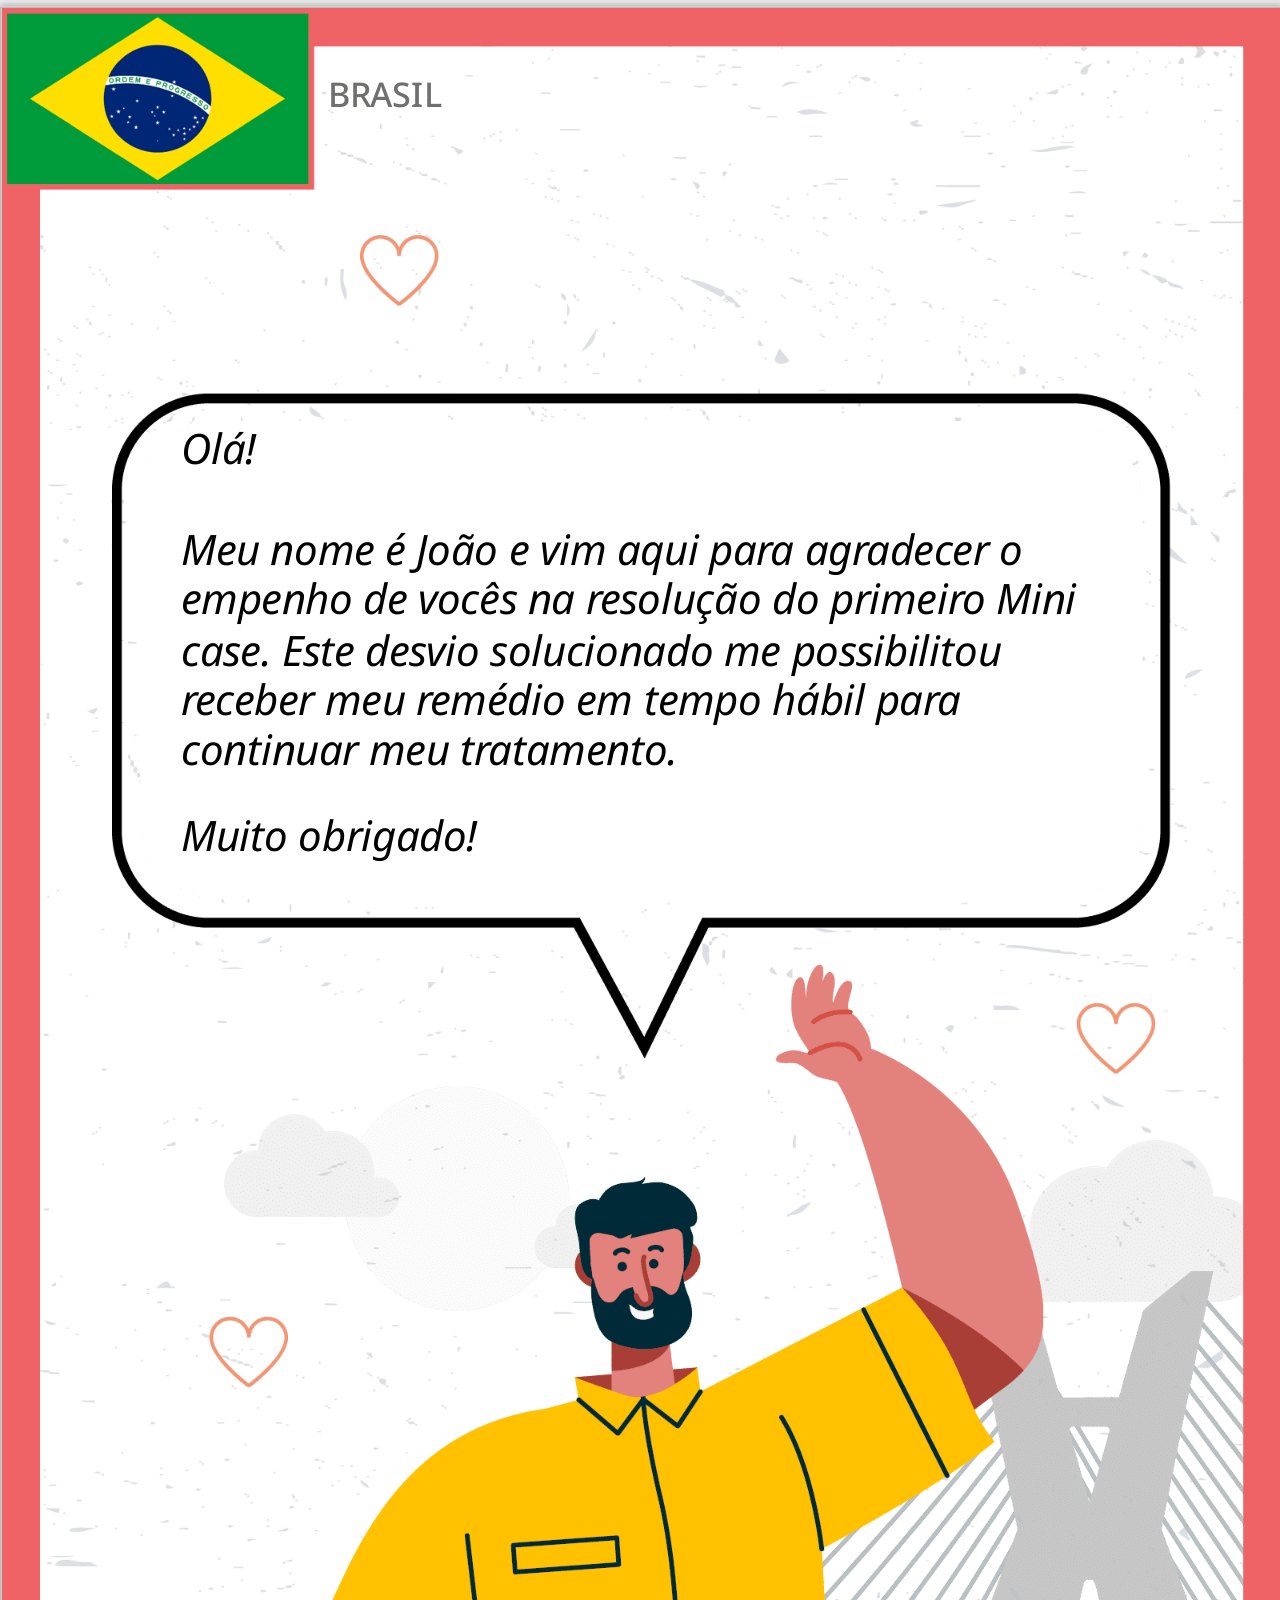
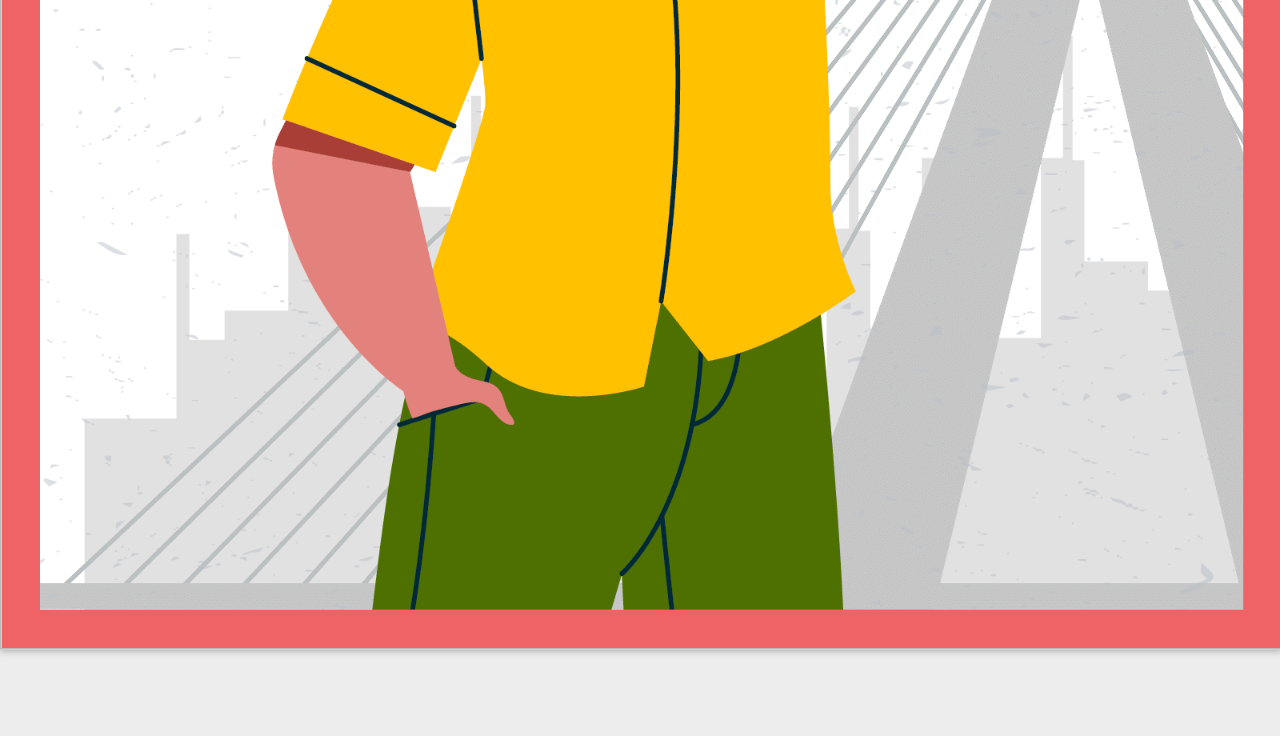
==== commit ec3406dc: "Image update" ====
--- a/QRCODE01/index.html
+++ b/QRCODE01/index.html
@@ -34,7 +34,7 @@
       <div id="item35444" class="pageItem">
         <p class="autoParaStyle2">Olá!</p>
         <p class="autoParaStyle2"><br /></p>
-        <p class="autoParaStyle2">Meu nome é João, e vim aqui agradecer pelo seu empenho em resolver o primeiro Mini Case, este desvio solucionado, me possibilitou receber meu remédio em tempo hábil para continuar meu tratamento.</p>
+        <p class="autoParaStyle2">Meu nome é João e vim aqui para agradecer o empenho de vocês na resolução do primeiro Mini case. Este desvio solucionado me possibilitou receber meu remédio em tempo hábil para continuar meu tratamento.</p>
         <p class="autoParaStyle2"><br /></p>
         <p class="autoParaStyle1"><span class="autoCharStyle1">Muito obrigado!</span></p>
       </div>
